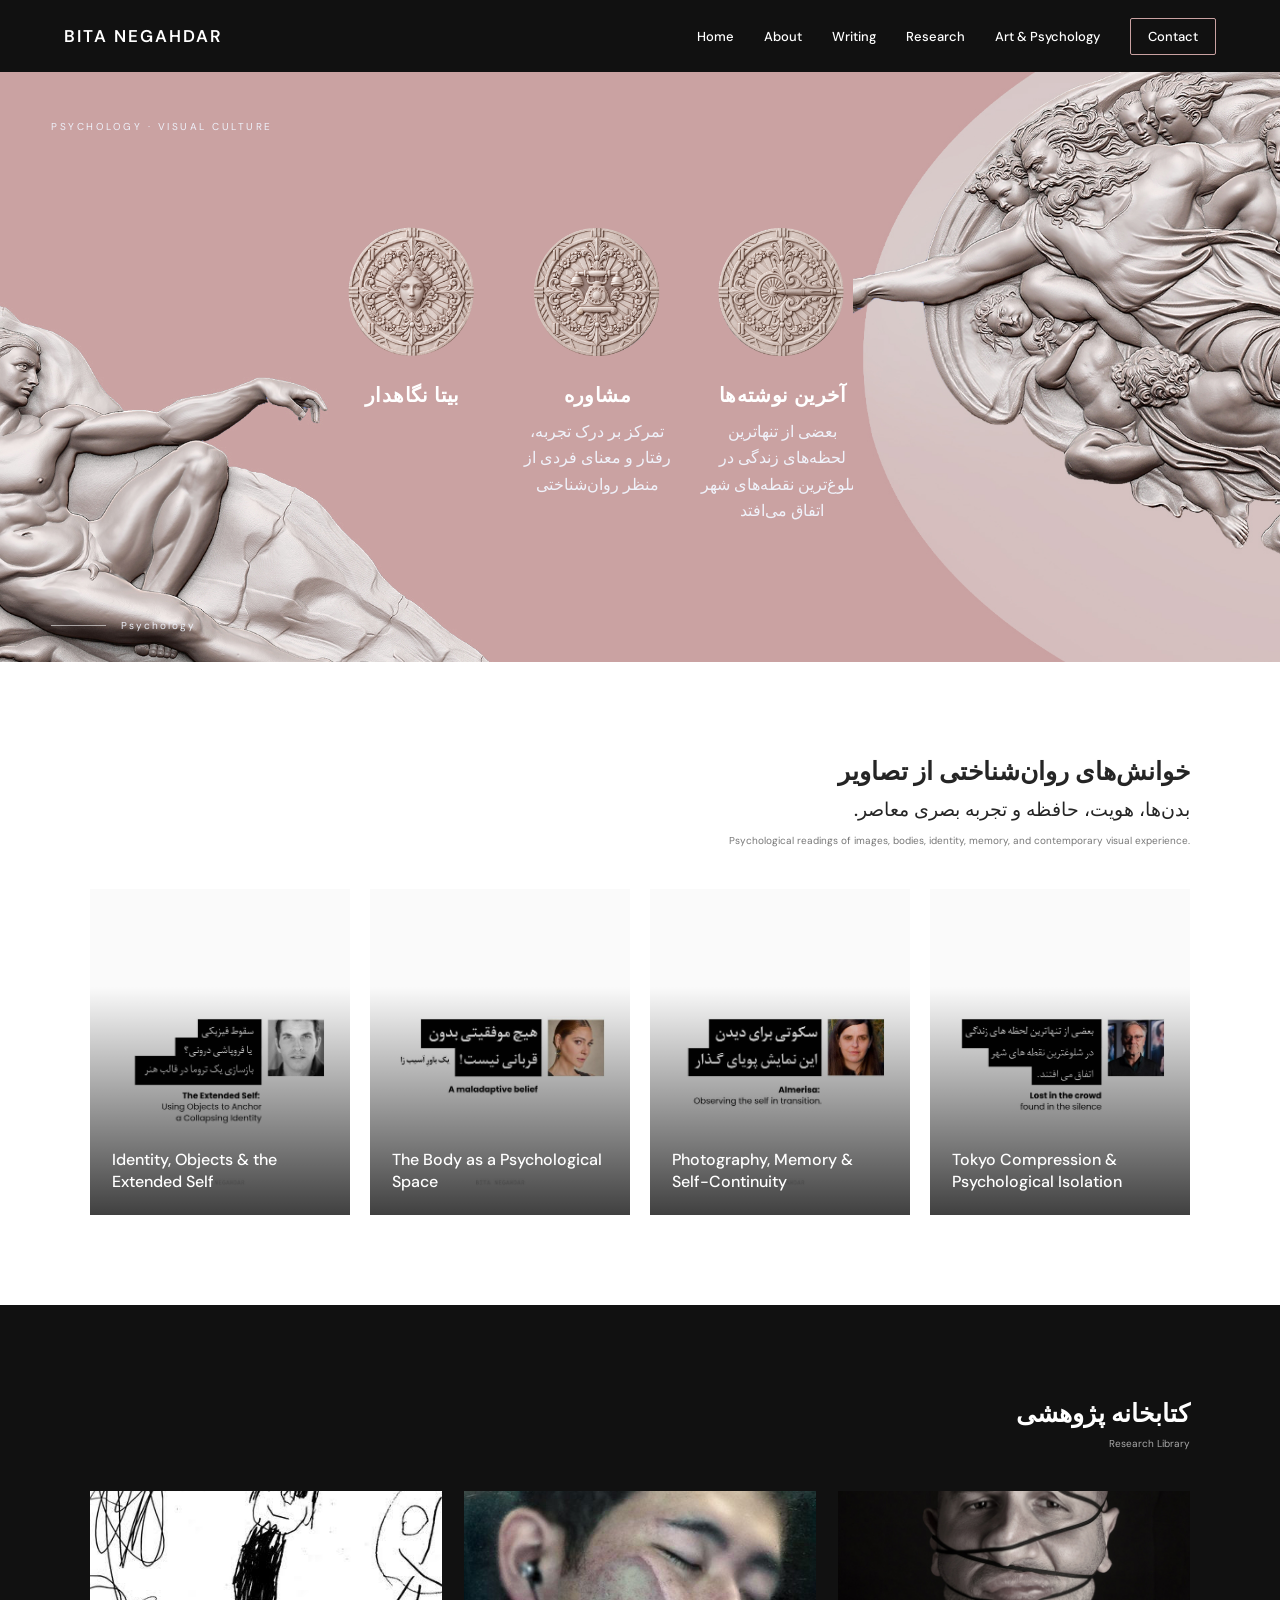
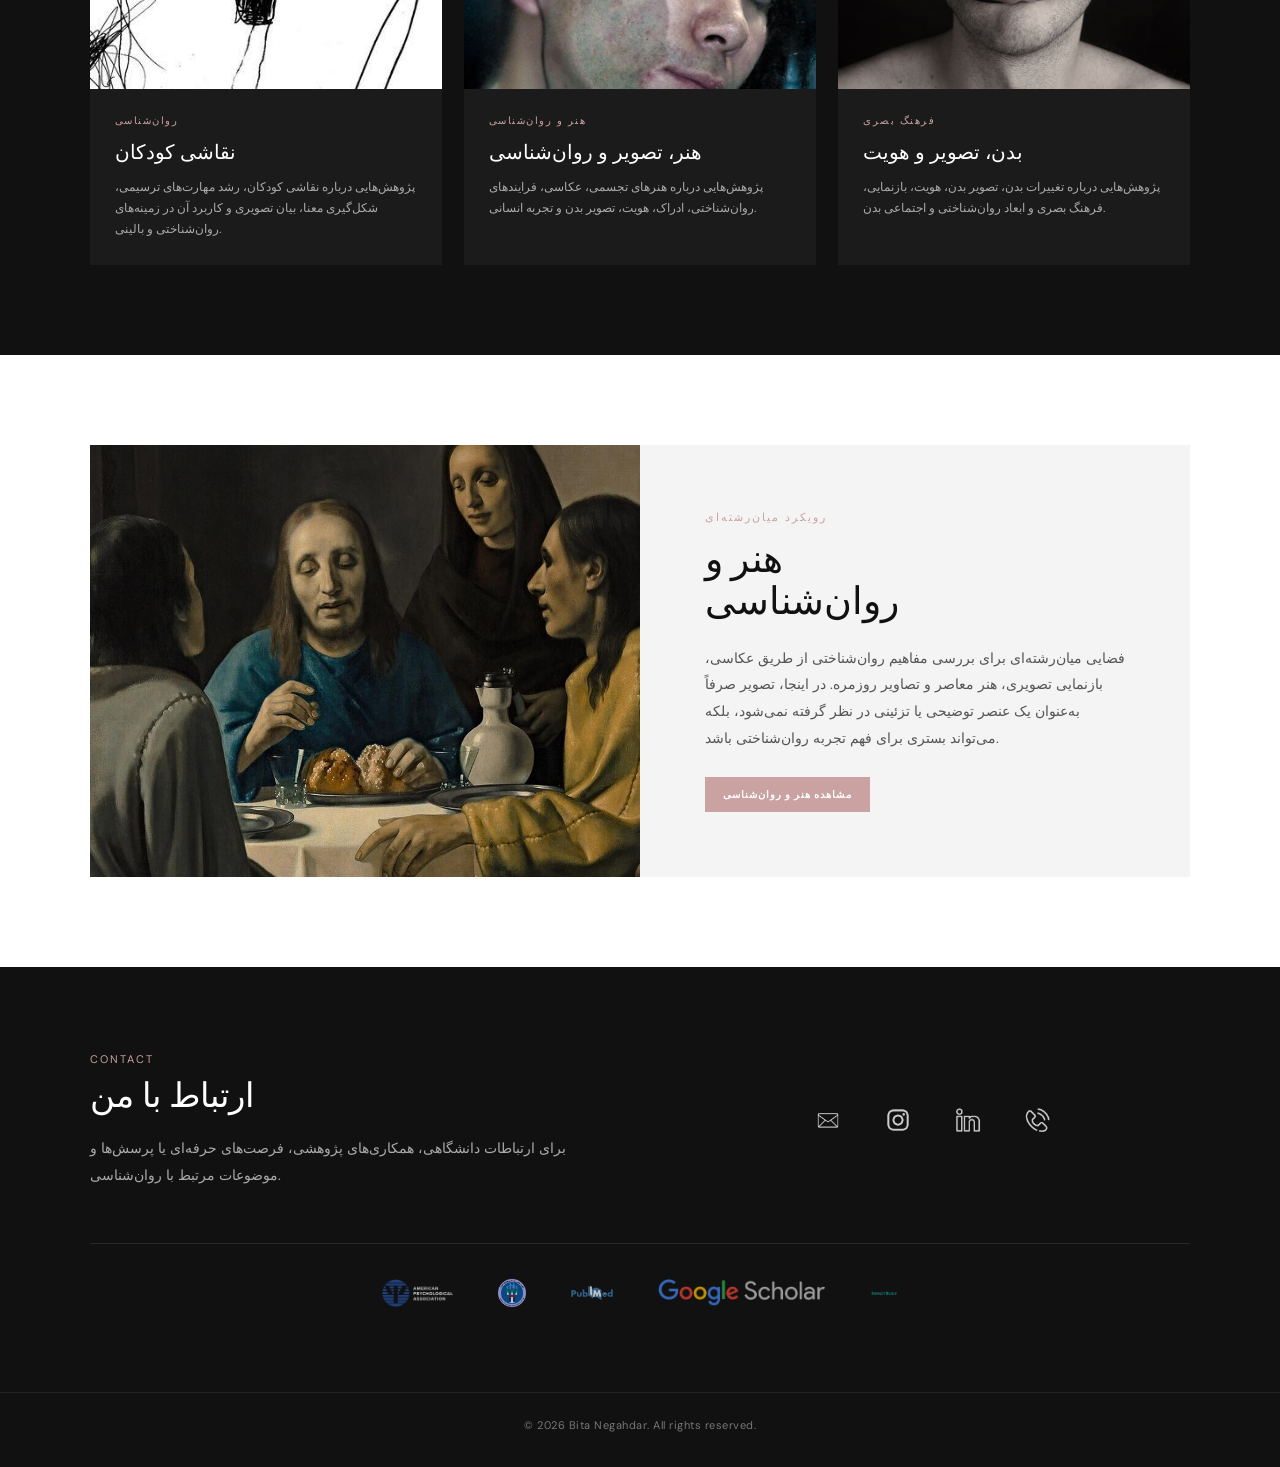
==== index.html @ 2e7fe78b "Update index.html" ====
<!DOCTYPE html>

<html lang="en">

<head>

<meta charset="UTF-8">
<meta name="viewport" content="width=device-width, initial-scale=1.0">

<title>Bita Negahdar | Psychology</title>

<link href="https://fonts.googleapis.com/css2?family=DM+Sans:wght@300;400;500;600;700&display=swap" rel="stylesheet">

<style>

/* =====================================================
   GLOBAL RESET
===================================================== */

*{
    margin:0;
    padding:0;
    box-sizing:border-box;
}

html{
    scroll-behavior:smooth;
}

body{
    margin:0;
    padding:0;
    background:#FFFFFF;
    color:#252525;
    font-family:"DM Sans", Arial, sans-serif;
    font-weight:400;
}

a{
    color:inherit;
    text-decoration:none;
}

img{
    display:block;
    max-width:100%;
}



/* =====================================================
   HEADER
===================================================== */

header{
    height:72px;
    background:#111111;
    color:#FFFFFF;
    display:flex;
    align-items:center;
    justify-content:space-between;
    padding:0 5%;
    position:relative;
    z-index:20;
}

.logo{
    font-size:17px;
    font-weight:600;
    letter-spacing:2px;
}

nav{
    display:flex;
    align-items:center;
    gap:30px;
}

nav a{
    font-size:13px;
    font-weight:500;
    color:#FFFFFF;
    transition:0.25s ease;
}

nav a:hover{
    color:#CAA2A2;
}

nav a.contact-link{
    border:1px solid #CAA2A2;
    padding:9px 17px;
    border-radius:2px;
}

nav a.contact-link:hover{
    background:#CAA2A2;
    color:#FFFFFF;
}



/* =====================================================
   HERO
===================================================== */

.hero{
    width:100%;
    height:590px;
    display:grid;
    grid-template-columns:66.6667% 33.3333%;
    background:#CAA2A2;
    overflow:hidden;
}



/* =====================================================
   PINK AREA
===================================================== */

.hero-blue{
    position:relative;
    height:590px;
    background:#CAA2A2;
    color:#FFFFFF;
    overflow:hidden;
    padding:48px 6%;
}



/* =====================================================
   FULL HERO BACKGROUND IMAGE - DESKTOP
===================================================== */

.hero-blue::before{
    content:"";
    position:absolute;
    inset:0;

    background-image:url("images/hero-background.jpg");
    background-size:cover;
    background-position:center center;
    background-repeat:no-repeat;

    z-index:0;
}



/* =====================================================
   PINK OVERLAY
===================================================== */

.hero-blue::after{
    content:"";
    position:absolute;
    inset:0;

    background:transparent;

    z-index:1;
}



/* =====================================================
   HERO TOP LABEL
===================================================== */

.hero-eyebrow{
    position:relative;
    z-index:4;
    font-size:10px;
    letter-spacing:2.5px;
    text-transform:uppercase;
    color:#EEF1FA;
    margin-bottom:15px;
}



/* =====================================================
   HERO NAME
===================================================== */

.hero-name{
    display:none;
}



/* =====================================================
   THREE CUSTOM CIRCLES
===================================================== */

.hero-navigation{
    position:absolute;
    left:70%;
    top:51%;
    transform:translate(-50%,-50%);
    z-index:5;

    display:flex;
    justify-content:center;
    align-items:flex-start;

    gap:40px;

    width:max-content;

    text-align:center;
}



/* =====================================================
   INDIVIDUAL NAVIGATION ITEM
===================================================== */

.hero-circle-link{
    width:145px;

    display:flex;
    flex-direction:column;
    align-items:center;

    color:#FFFFFF;
    cursor:pointer;

    transition:transform 0.3s ease;
}

.hero-circle-link:hover{
    transform:translateY(-5px);
}



/* =====================================================
   CUSTOM PNG CIRCLE
===================================================== */

.hero-circle{
    width:145px;
    height:145px;

    display:flex;
    align-items:center;
    justify-content:center;

    background:transparent;
    border:none;
    box-shadow:none;

    overflow:visible;
}

.hero-circle img{
    width:100%;
    height:100%;

    object-fit:contain;

    display:block;
}



/* =====================================================
   CIRCLE TITLES
===================================================== */

.hero-circle-title{
    margin-top:15px;
    font-size:20px;
    font-weight:600;
    letter-spacing:0.4px;
    color:#FFFFFF;
}



/* =====================================================
   TEXT UNDER EACH CIRCLE
===================================================== */

.hero-circle-text{
    width:165px;
    margin-top:11px;

    font-size:16px;
    line-height:1.65;

    font-weight:300;
    color:#F0F2FA;
}



/* =====================================================
   SLIDE INDICATOR
===================================================== */

.hero-slide-info{
    position:absolute;
    left:6%;
    bottom:30px;
    z-index:5;

    display:flex;
    align-items:center;
    gap:15px;
}

.hero-slide-line{
    width:55px;
    height:1px;
    background:rgba(255,255,255,0.55);
}

.hero-slide-number{
    font-size:10px;
    letter-spacing:2px;
    color:#EEF1FA;
}



/* =====================================================
   RIGHT PHOTO - DESKTOP ONLY
===================================================== */

.hero-photo{
    height:590px;
    background:#222222;
    overflow:hidden;
    position:relative;
}

.hero-photo img{
    width:100%;
    height:100%;
    object-fit:cover;
    object-position:center;
}



/* =====================================================
   SECTION GENERAL
===================================================== */

.section{
    padding:90px 7%;
}

.section-header{
    display:flex;
    justify-content:space-between;
    align-items:flex-end;
    margin-bottom:40px;
}

.section-label{
    font-size:11px;
    letter-spacing:2px;
    text-transform:uppercase;
    color:#CAA2A2;
    margin-bottom:10px;
}

.section-title{
    font-size:34px;
    line-height:1.15;
    font-weight:500;
    color:#151515;
}

.section-intro{
    max-width:420px;
    font-size:13px;
    line-height:1.8;
    color:#666666;
}



/* =====================================================
   LATEST WRITING
===================================================== */

.writing-section{
    background:#FFFFFF;
}

.writing-section .section-header{
    display:block;
    margin-bottom:40px;
}

.writing-heading{
    width:100%;
    text-align:right;
    direction:rtl;
}

.writing-heading-main{
    font-size:25px;
    line-height:1.6;
    font-weight:700;
    color:#252525;
}

.writing-heading-sub{
    margin-top:2px;
    font-size:19px;
    line-height:1.7;
    font-weight:500;
    color:#252525;
}

.writing-heading-en{
    margin-top:7px;
    font-size:10px;
    line-height:1.6;
    font-weight:400;
    color:#777777;
    direction:ltr;
    text-align:right;
}



.writing-grid{
    display:grid;
    grid-template-columns:repeat(4,1fr);
    gap:20px;
}

.writing-card{
    position:relative;
    overflow:hidden;
    background:#111111;
    aspect-ratio:4 / 5;
}

.writing-card img{
    width:100%;
    height:100%;
    object-fit:cover;
    transition:transform 0.6s ease;
}

.writing-card:hover img{
    transform:scale(1.04);
}

.writing-card-overlay{
    position:absolute;
    inset:0;
    display:flex;
    align-items:flex-end;
    padding:22px;
    background:linear-gradient(
        to top,
        rgba(0,0,0,0.75),
        rgba(0,0,0,0.02) 70%
    );
}

.writing-card-title{
    color:#FFFFFF;
    font-size:16px;
    line-height:1.35;
    font-weight:500;
}



/* =====================================================
   RESEARCH LIBRARY
===================================================== */

.research-section{
    background:#111111;
    color:#FFFFFF;
}

.research-section .section-title{
    color:#FFFFFF;
}

.research-section .section-intro{
    color:#AAAAAA;
}

.research-section .section-header{
    display:block;
    margin-bottom:40px;
}

.research-heading{
    width:100%;
    text-align:right;
    direction:rtl;
}

.research-heading-fa{
    font-size:25px;
    line-height:1.5;
    font-weight:600;
    color:#FFFFFF;
}

.research-heading-en{
    margin-top:4px;
    font-size:10px;
    line-height:1.5;
    font-weight:400;
    color:#AAAAAA;
    direction:ltr;
    text-align:right;
}

.research-grid{
    display:grid;
    grid-template-columns:repeat(3,1fr);
    gap:22px;
}

.research-card{
    background:#1B1B1B;
    overflow:hidden;
    transition:transform 0.3s ease;
}

.research-card:hover{
    transform:translateY(-4px);
}

.research-image{
    width:100%;
    aspect-ratio:16 / 9;
    overflow:hidden;
}

.research-image img{
    width:100%;
    height:100%;
    object-fit:cover;
    transition:transform 0.5s ease;
}

.research-card:hover .research-image img{
    transform:scale(1.04);
}

.research-content{
    padding:25px;
}

.research-content .small-label{
    font-size:10px;
    letter-spacing:1.5px;
    text-transform:uppercase;
    color:#CAA2A2;
    margin-bottom:12px;
}

.research-content h3{
    font-size:20px;
    font-weight:500;
    line-height:1.3;
    margin-bottom:12px;
}

.research-content p{
    font-size:12px;
    line-height:1.75;
    color:#AAAAAA;
}



/* =====================================================
   ART & PSYCHOLOGY
===================================================== */

.art-section{
    background:#FFFFFF;
}

.art-block{
    display:grid;
    grid-template-columns:50% 50%;
    min-height:430px;
    background:#F4F4F4;
}

.art-image{
    overflow:hidden;
}

.art-image img{
    width:100%;
    height:100%;
    object-fit:cover;
}

.art-content{
    padding:65px;
    display:flex;
    flex-direction:column;
    justify-content:center;
}

.art-content .section-label{
    margin-bottom:15px;
}

.art-content h2{
    font-size:38px;
    font-weight:500;
    line-height:1.1;
    margin-bottom:22px;
    color:#111111;
}

.art-content p{
    max-width:470px;
    font-size:14px;
    line-height:1.9;
    color:#555555;
}



/* =====================================================
   ART EXPLORE LINK
===================================================== */

.art-explore-link{
    display:inline-block;
    align-self:flex-start;
    margin-top:26px;
    padding:11px 18px;
    background:#CAA2A2;
    color:#FFFFFF;
    font-size:10px;
    font-weight:600;
    letter-spacing:1px;
    text-transform:uppercase;
    transition:0.25s ease;
}

.art-explore-link:hover{
    background:#B88F8F;
}



/* =====================================================
   CONTACT
===================================================== */

.contact-section{
    background:#111111;
    color:#FFFFFF;
    padding:85px 7%;
}

.contact-inner{
    display:grid;
    grid-template-columns:1fr 1fr;
    gap:70px;
    align-items:center;
}

.contact-section .section-title{
    color:#FFFFFF;
}

.contact-text{
    max-width:500px;
}

.contact-text p{
    font-size:14px;
    line-height:1.9;
    color:#AAAAAA;
    margin-top:20px;
}



/* =====================================================
   CONTACT ICONS
===================================================== */

.contact-links{
    display:flex;
    align-items:center;
    justify-content:center;
    gap:28px;
}

.contact-icon{
    width:42px;
    height:42px;

    display:flex;
    align-items:center;
    justify-content:center;

    transition:
        transform 0.25s ease,
        opacity 0.25s ease;
}

.contact-icon img{
    width:28px;
    height:28px;
    object-fit:contain;

    opacity:0.78;

    transition:
        transform 0.25s ease,
        opacity 0.25s ease;
}

.contact-icon:hover{
    transform:translateY(-3px);
}

.contact-icon:hover img{
    opacity:1;
    transform:scale(1.08);
}



/* =====================================================
   PROFESSIONAL LINKS
===================================================== */

.professional-links{
    margin-top:55px;
    padding-top:35px;
    border-top:1px solid #292929;
    display:flex;
    justify-content:center;
    align-items:center;
    gap:45px;
    flex-wrap:wrap;
}

.professional-links img{
    width:auto;
    height:28px;
    object-fit:contain;
    opacity:0.75;
    transition:0.25s ease;
}

.professional-links img:hover{
    opacity:1;
}



/* =====================================================
   FOOTER
===================================================== */

footer{
    background:#111111;
    color:#777777;
    text-align:center;
    padding:25px 20px 35px;
    border-top:1px solid #222222;
}

footer p{
    font-size:11px;
    letter-spacing:0.5px;
}



/* =====================================================
   RESPONSIVE
===================================================== */

@media(max-width:1000px){

    .hero{
        grid-template-columns:65% 35%;
    }

    .hero-navigation{
        gap:30px;
    }

    .hero-circle-link{
        width:120px;
    }

    .hero-circle{
        width:99px;
        height:99px;
    }

    .hero-circle-text{
        width:120px;
        font-size:9.5px;
    }

    .writing-grid{
        grid-template-columns:repeat(2,1fr);
    }

    .research-grid{
        grid-template-columns:1fr;
    }

}



@media(max-width:760px){

    header{
        height:auto;
        min-height:72px;
        padding:20px 6%;
        flex-direction:column;
        gap:18px;
    }

    nav{
        width:100%;
        justify-content:center;
        flex-wrap:wrap;
        gap:15px 20px;
    }



    /* =================================================
       MOBILE HERO
       ارتفاع دقیق بر اساس نسبت 1080 × 1818
    ================================================= */

    .hero{
        width:100%;
        height:auto;
        min-height:0;
        display:block;
        background:#111111;
        overflow:hidden;
    }



    .hero-blue{
        width:100%;

        /*
           ارتفاع دقیق تصویر موبایل:
           1080 × 1818
        */
        height:calc(100vw * 1818 / 1080);

        min-height:0;

        padding:40px 7%;

        background:#CAA2A2;

        position:relative;
        overflow:hidden;
    }



    /* =================================================
       MOBILE HERO BACKGROUND
    ================================================= */

    .hero-blue::before{
        content:"";
        position:absolute;
        inset:0;

        background-image:url("images/hero-background2.jpg");

        /*
           تصویر دقیقاً کل فضای Hero را پر می‌کند
           و نوار مشکی پایین باقی نمی‌ماند.
        */
        background-size:100% 100%;
        background-position:center center;
        background-repeat:no-repeat;

        z-index:0;
    }



    .hero-blue::after{
        content:"";
        position:absolute;
        inset:0;

        background:transparent;

        z-index:1;
    }



    /* =================================================
       DESKTOP PHOTO HIDDEN ON MOBILE
    ================================================= */

    .hero-photo{
        display:none;
    }



    .hero-eyebrow{
        position:relative;
        z-index:4;
    }



    .hero-name{
        display:none;
    }



    /* =================================================
       MOBILE NAVIGATION
    ================================================= */

    .hero-navigation{
        position:absolute;

        left:50%;
        right:auto;
        top:54%;

        gap:20px;

        transform:translate(-50%,-50%);

        z-index:5;
    }



    .hero-circle-link{
        width:115px;
    }



    .hero-circle{
        width:97px;
        height:97px;
    }



    .hero-circle-text{
        width:115px;
        font-size:9px;
        line-height:1.6;
    }



    .hero-circle-title{
        font-size:11px;
    }



    .hero-slide-info{
        bottom:25px;
    }



    .section{
        padding:65px 6%;
    }

    .section-header{
        display:block;
    }

    .section-intro{
        margin-top:20px;
    }

    .writing-section .section-header{
        margin-bottom:35px;
    }

    .writing-heading-fa{
        font-size:18px;
    }

    .writing-heading-en{
        font-size:9px;
    }

    .research-section .section-header{
        margin-bottom:35px;
    }

    .research-heading-fa{
        font-size:23px;
    }

    .research-heading-en{
        font-size:9px;
    }

    .writing-grid{
        grid-template-columns:1fr 1fr;
        gap:12px;
    }

    .art-block{
        grid-template-columns:1fr;
    }

    .art-image{
        min-height:350px;
    }

    .art-content{
        padding:45px 30px;
    }

    .art-content h2{
        font-size:31px;
    }

    .contact-inner{
        grid-template-columns:1fr;
        gap:45px;
    }

    .contact-links{
        justify-content:flex-start;
        gap:24px;
    }

}



@media(max-width:480px){

    .logo{
        font-size:15px;
    }

    nav a{
        font-size:11px;
    }



    /*
       نکته مهم:
       دیگر aspect-ratio برای Hero موبایل تعریف نمی‌شود.
       ارتفاع اصلی در max-width:760px تعیین شده
       و در تمام موبایل‌ها حفظ می‌شود.
    */

    .hero-blue{
        height:calc(100vw * 1818 / 1080);
        min-height:0;
    }



    .hero-name{
        display:none;
    }



    .hero-navigation{
        top:54%;
        gap:12px;
    }



    .hero-circle-link{
        width:100px;
    }



    .hero-circle{
        width:84px;
        height:84px;
    }



    .hero-circle-title{
        font-size:9px;
    }



    .hero-circle-text{
        width:100px;
        font-size:8.5px;
        line-height:1.55;
    }



    .writing-heading-fa{
        font-size:17px;
    }

    .writing-heading-en{
        font-size:8.5px;
    }

    .research-heading-fa{
        font-size:21px;
    }

    .research-heading-en{
        font-size:8.5px;
    }



    .writing-grid{
        grid-template-columns:1fr;
    }



    .contact-links{
        justify-content:flex-start;
        gap:20px;
    }



    .contact-icon{
        width:38px;
        height:38px;
    }



    .contact-icon img{
        width:26px;
        height:26px;
    }



    .professional-links{
        gap:25px;
    }

}

</style>

</head>

<body>

<!-- =====================================================
     HEADER
===================================================== -->

<header>

<div class="logo">
    BITA NEGAHDAR
</div>

<nav>

    <a href="index.html">Home</a>

    <a href="about.html">About</a>

    <a href="writing.html">Writing</a>

    <a href="research.html">Research</a>

    <a href="art-psychology.html">
        Art &amp; Psychology
    </a>

    <a href="#contact" class="contact-link">
        Contact
    </a>

</nav>

</header>



<!-- =====================================================
     HERO
===================================================== -->

<section class="hero">

<div class="hero-blue">

    <div class="hero-eyebrow">
        Psychology · Visual Culture
    </div>



    <div class="hero-navigation">

        <a
            href="about.html"
            class="hero-circle-link"
        >

            <div class="hero-circle">

                <img
                    src="images/hero-circle-about.png"
                    alt="About Bita Negahdar"
                >

            </div>

            <div class="hero-circle-title">
                بیتا نگاهدار
            </div>

        </a>



        <a
            href="#contact"
            class="hero-circle-link"
        >

            <div class="hero-circle">

                <img
                    src="images/hero-circle-consultation.png"
                    alt="Consultation"
                >

            </div>

            <div class="hero-circle-title">
                مشاوره
            </div>

            <div class="hero-circle-text">
                تمرکز بر درک تجربه، رفتار و معنای فردی از منظر روان‌شناختی
            </div>

        </a>



        <a
            href="writing-4.html"
            class="hero-circle-link"
        >

            <div class="hero-circle">

                <img
                    src="images/hero-circle-writing.png"
                    alt="Latest Writing"
                >

            </div>

            <div class="hero-circle-title">
                آخرین نوشته‌ها
            </div>

            <div class="hero-circle-text">
                بعضی از تنهاترین لحظه‌های زندگی در شلوغ‌ترین نقطه‌های شهر اتفاق می‌افتد
            </div>

        </a>

    </div>



    <div class="hero-slide-info">

        <div class="hero-slide-line"></div>

        <div class="hero-slide-number">
            Psychology
        </div>

    </div>

</div>



<div class="hero-photo">

    <img
        src="images/BitaNeg.jpg"
        alt="Bita Negahdar"
    >

</div>

</section>



<!-- =====================================================
     LATEST WRITING
===================================================== -->

<section class="section writing-section">

<div class="section-header">

    <div class="writing-heading">

        <div class="writing-heading-main">
            خوانش‌های روان‌شناختی از تصاویر
        </div>

        <div class="writing-heading-sub">
            بدن‌ها، هویت، حافظه و تجربه بصری معاصر.
        </div>

        <div class="writing-heading-en">
            Psychological readings of images, bodies, identity, memory, and contemporary visual experience.
        </div>

    </div>

</div>



<div class="writing-grid">

    <a href="writing-1.html" class="writing-card">

        <img
            src="images/cover-1.jpeg"
            alt="Writing 1"
        >

        <div class="writing-card-overlay">

            <div class="writing-card-title">
                Identity, Objects &amp; the Extended Self
            </div>

        </div>

    </a>



    <a href="writing-2.html" class="writing-card">

        <img
            src="images/cover-2.jpeg"
            alt="Writing 2"
        >

        <div class="writing-card-overlay">

            <div class="writing-card-title">
                The Body as a Psychological Space
            </div>

        </div>

    </a>



    <a href="writing-3.html" class="writing-card">

        <img
            src="images/cover-3.jpeg"
            alt="Writing 3"
        >

        <div class="writing-card-overlay">

            <div class="writing-card-title">
                Photography, Memory &amp; Self-Continuity
            </div>

        </div>

    </a>



    <a href="writing-4.html" class="writing-card">

        <img
            src="images/cover-4.jpg"
            alt="Writing 4"
        >

        <div class="writing-card-overlay">

            <div class="writing-card-title">
                Tokyo Compression &amp; Psychological Isolation
            </div>

        </div>

    </a>

</div>

</section>



<!-- =====================================================
     RESEARCH LIBRARY
===================================================== -->

<section
    class="section research-section"
    id="research"
>

<div class="section-header">

    <div class="research-heading">

        <div class="research-heading-fa">
            کتابخانه پژوهشی
        </div>

        <div class="research-heading-en">
            Research Library
        </div>

    </div>

</div>



<div class="research-grid">

    <a
        href="research.html#children-drawing"
        class="research-card"
    >

        <div class="research-image">

            <img
                src="images/research-psychology.jpg"
                alt="Children's Drawings Research"
            >

        </div>

        <div class="research-content">

            <div class="small-label">
                روان‌شناسی
            </div>

            <h3>
                نقاشی کودکان
            </h3>

            <p>
                پژوهش‌هایی درباره نقاشی کودکان، رشد مهارت‌های ترسیمی، شکل‌گیری معنا، بیان تصویری و کاربرد آن در زمینه‌های روان‌شناختی و بالینی.
            </p>

        </div>

    </a>



    <a
        href="research.html#art-image"
        class="research-card"
    >

        <div class="research-image">

            <img
                src="images/research-art-psychology.jpg"
                alt="Art, Image and Psychology Research"
            >

        </div>

        <div class="research-content">

            <div class="small-label">
                هنر و روان‌شناسی
            </div>

            <h3>
                هنر، تصویر و روان‌شناسی
            </h3>

            <p>
                پژوهش‌هایی درباره هنرهای تجسمی، عکاسی، فرایندهای روان‌شناختی، ادراک، هویت، تصویر بدن و تجربه انسانی.
            </p>

        </div>

    </a>



    <a
        href="research.html#body-image"
        class="research-card"
    >

        <div class="research-image">

            <img
                src="images/research-visual-culture.jpg"
                alt="Body, Image and Identity Research"
            >

        </div>

        <div class="research-content">

            <div class="small-label">
                فرهنگ بصری
            </div>

            <h3>
                بدن، تصویر و هویت
            </h3>

            <p>
                پژوهش‌هایی درباره تغییرات بدن، تصویر بدن، هویت، بازنمایی، فرهنگ بصری و ابعاد روان‌شناختی و اجتماعی بدن.
            </p>

        </div>

    </a>

</div>

</section>



<!-- =====================================================
     ART & PSYCHOLOGY
===================================================== -->

<section
    class="section art-section"
    id="art-psychology"
>

<div class="art-block">

    <div class="art-image">

        <img
            src="images/art-psychology-cover.jpg"
            alt="هنر و روان‌شناسی"
        >

    </div>



    <div class="art-content">

        <div class="section-label">
            رویکرد میان‌رشته‌ای
        </div>

        <h2>
            هنر و<br>
            روان‌شناسی
        </h2>

        <p>
            فضایی میان‌رشته‌ای برای بررسی مفاهیم روان‌شناختی از طریق عکاسی، بازنمایی تصویری، هنر معاصر و تصاویر روزمره. در اینجا، تصویر صرفاً به‌عنوان یک عنصر توضیحی یا تزئینی در نظر گرفته نمی‌شود، بلکه می‌تواند بستری برای فهم تجربه روان‌شناختی باشد.
        </p>

        <a
            href="art-psychology.html"
            class="art-explore-link"
        >
            مشاهده هنر و روان‌شناسی
        </a>

    </div>

</div>

</section>



<!-- =====================================================
     CONTACT
===================================================== -->

<section
    class="contact-section"
    id="contact"
>

<div class="contact-inner">

    <div class="contact-text">

        <div class="section-label">
            Contact
        </div>

        <h2 class="section-title">
            ارتباط با من
        </h2>

        <p>
            برای ارتباطات دانشگاهی، همکاری‌های پژوهشی، فرصت‌های حرفه‌ای یا پرسش‌ها و موضوعات مرتبط با روان‌شناسی.
        </p>

    </div>



    <div class="contact-links">

        <a
            href="mailto:bitanegahdar@gmail.com"
            class="contact-icon"
            aria-label="Email"
        >

            <img
                src="images/email.png"
                alt="Email"
            >

        </a>



        <a
            href="https://www.instagram.com/bitanegahdar.ir"
            target="_blank"
            rel="noopener noreferrer"
            class="contact-icon"
            aria-label="Instagram"
        >

            <img
                src="images/instagram.png"
                alt="Instagram"
            >

        </a>



        <a
            href="https://www.linkedin.com/in/bita-negahdar"
            target="_blank"
            rel="noopener noreferrer"
            class="contact-icon"
            aria-label="LinkedIn"
        >

            <img
                src="images/Linkedin.png"
                alt="LinkedIn"
            >

        </a>



        <a
            href="tel:+989119382619"
            class="contact-icon"
            aria-label="Phone"
        >

            <img
                src="images/Phone.png"
                alt="Phone"
            >

        </a>

    </div>

</div>



<div class="professional-links">

    <img
        src="images/apa.png"
        alt="APA"
    >

    <img
        src="images/ipa.png"
        alt="IPA"
    >

    <img
        src="images/pubmed.png"
        alt="PubMed"
    >

    <img
        src="images/scholar.png"
        alt="Google Scholar"
    >

    <img
        src="images/researchgate.png"
        alt="ResearchGate"
    >

</div>

</section>



<!-- =====================================================
     FOOTER
===================================================== -->

<footer>

<p>
    © 2026 Bita Negahdar. All rights reserved.
</p>

</footer>

</body>

</html>
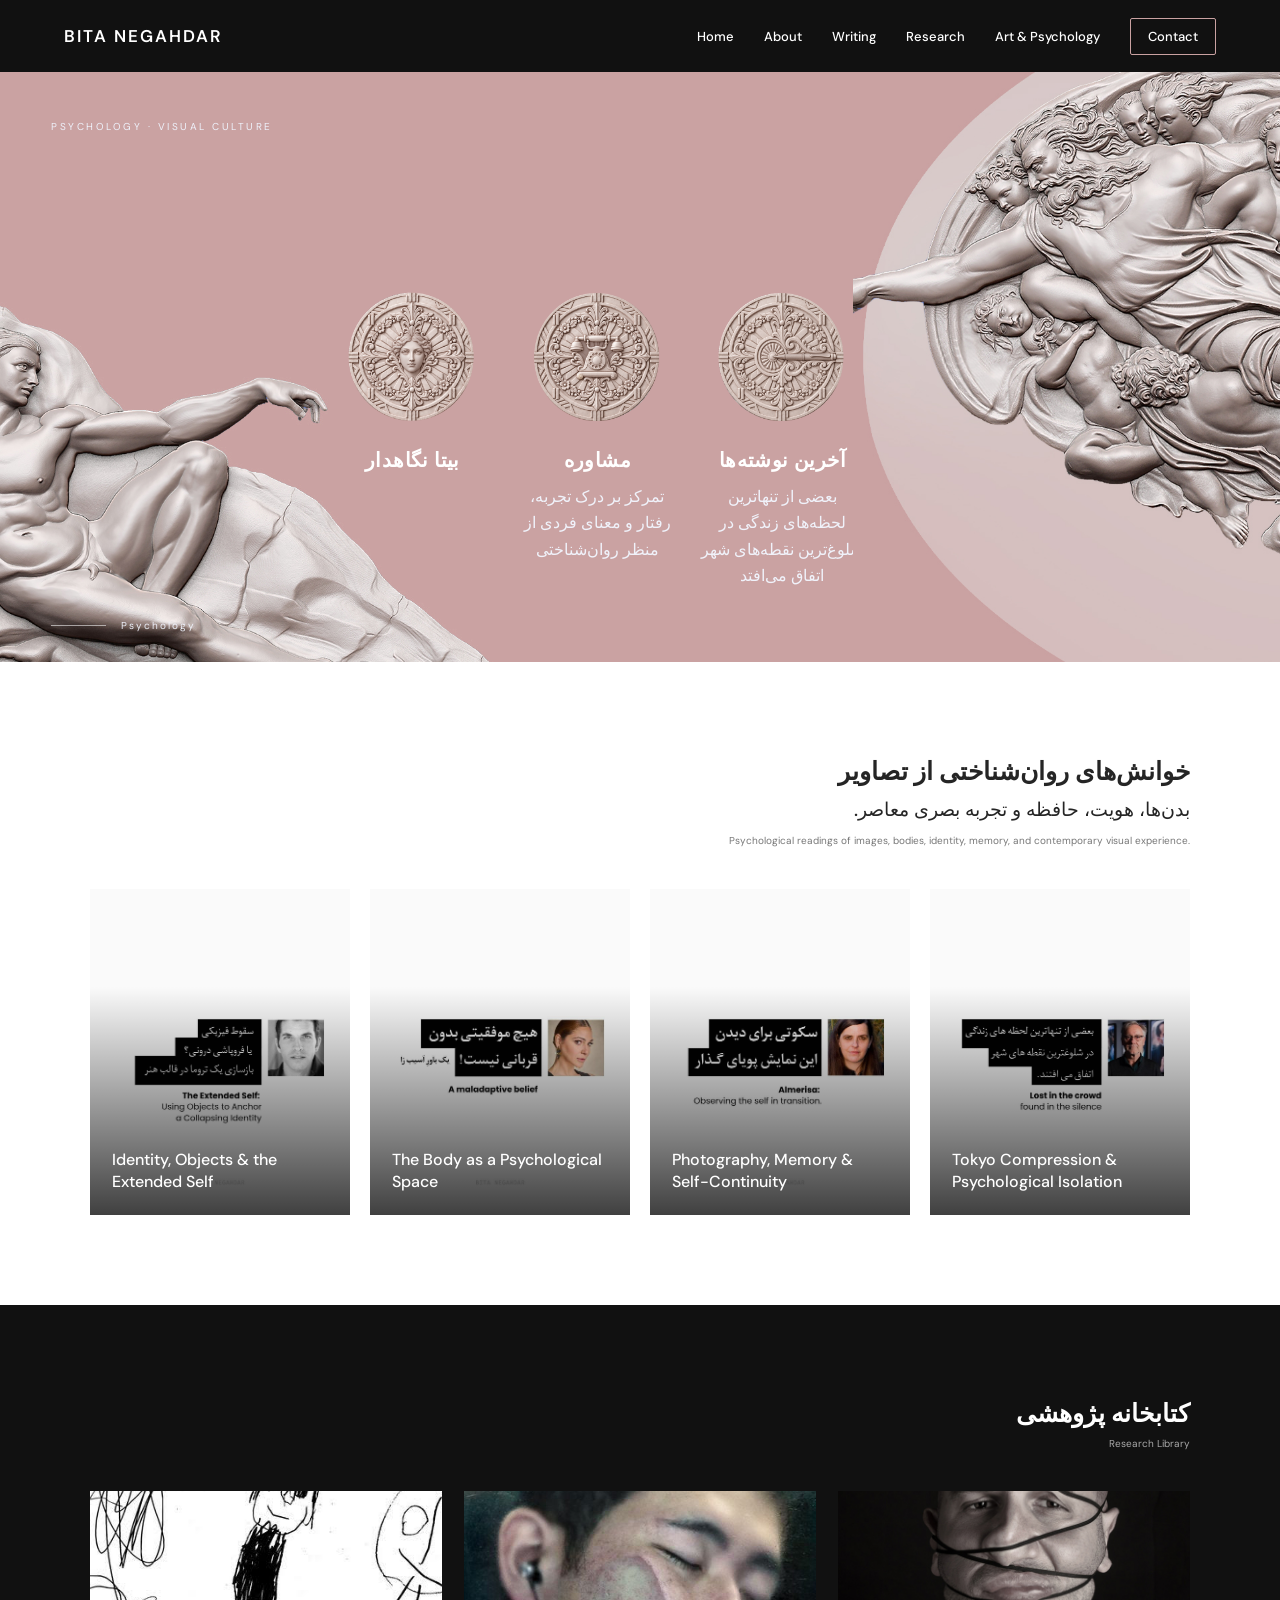
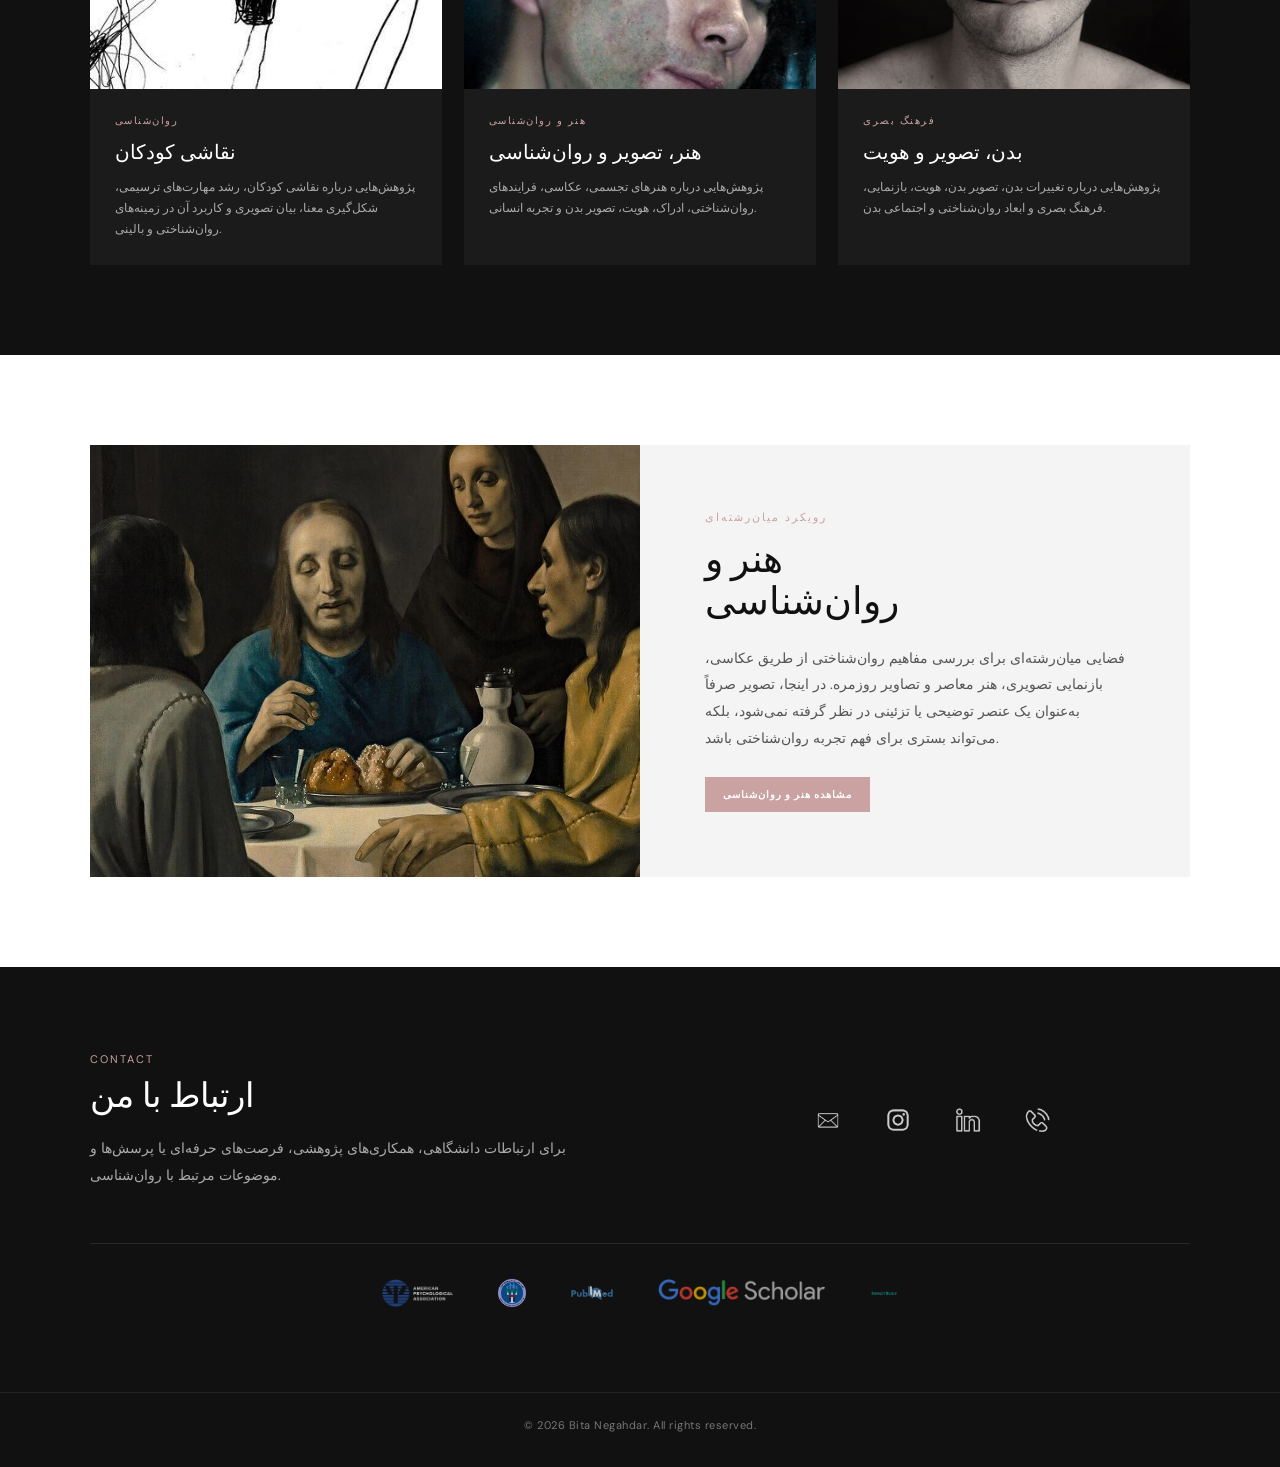
==== commit 5d808f08: "Update index.html" ====
--- a/index.html
+++ b/index.html
@@ -198,7 +198,7 @@
 .hero-navigation{
     position:absolute;
     left:70%;
-    top:51%;
+    top:62%;
     transform:translate(-50%,-50%);
     z-index:5;
 
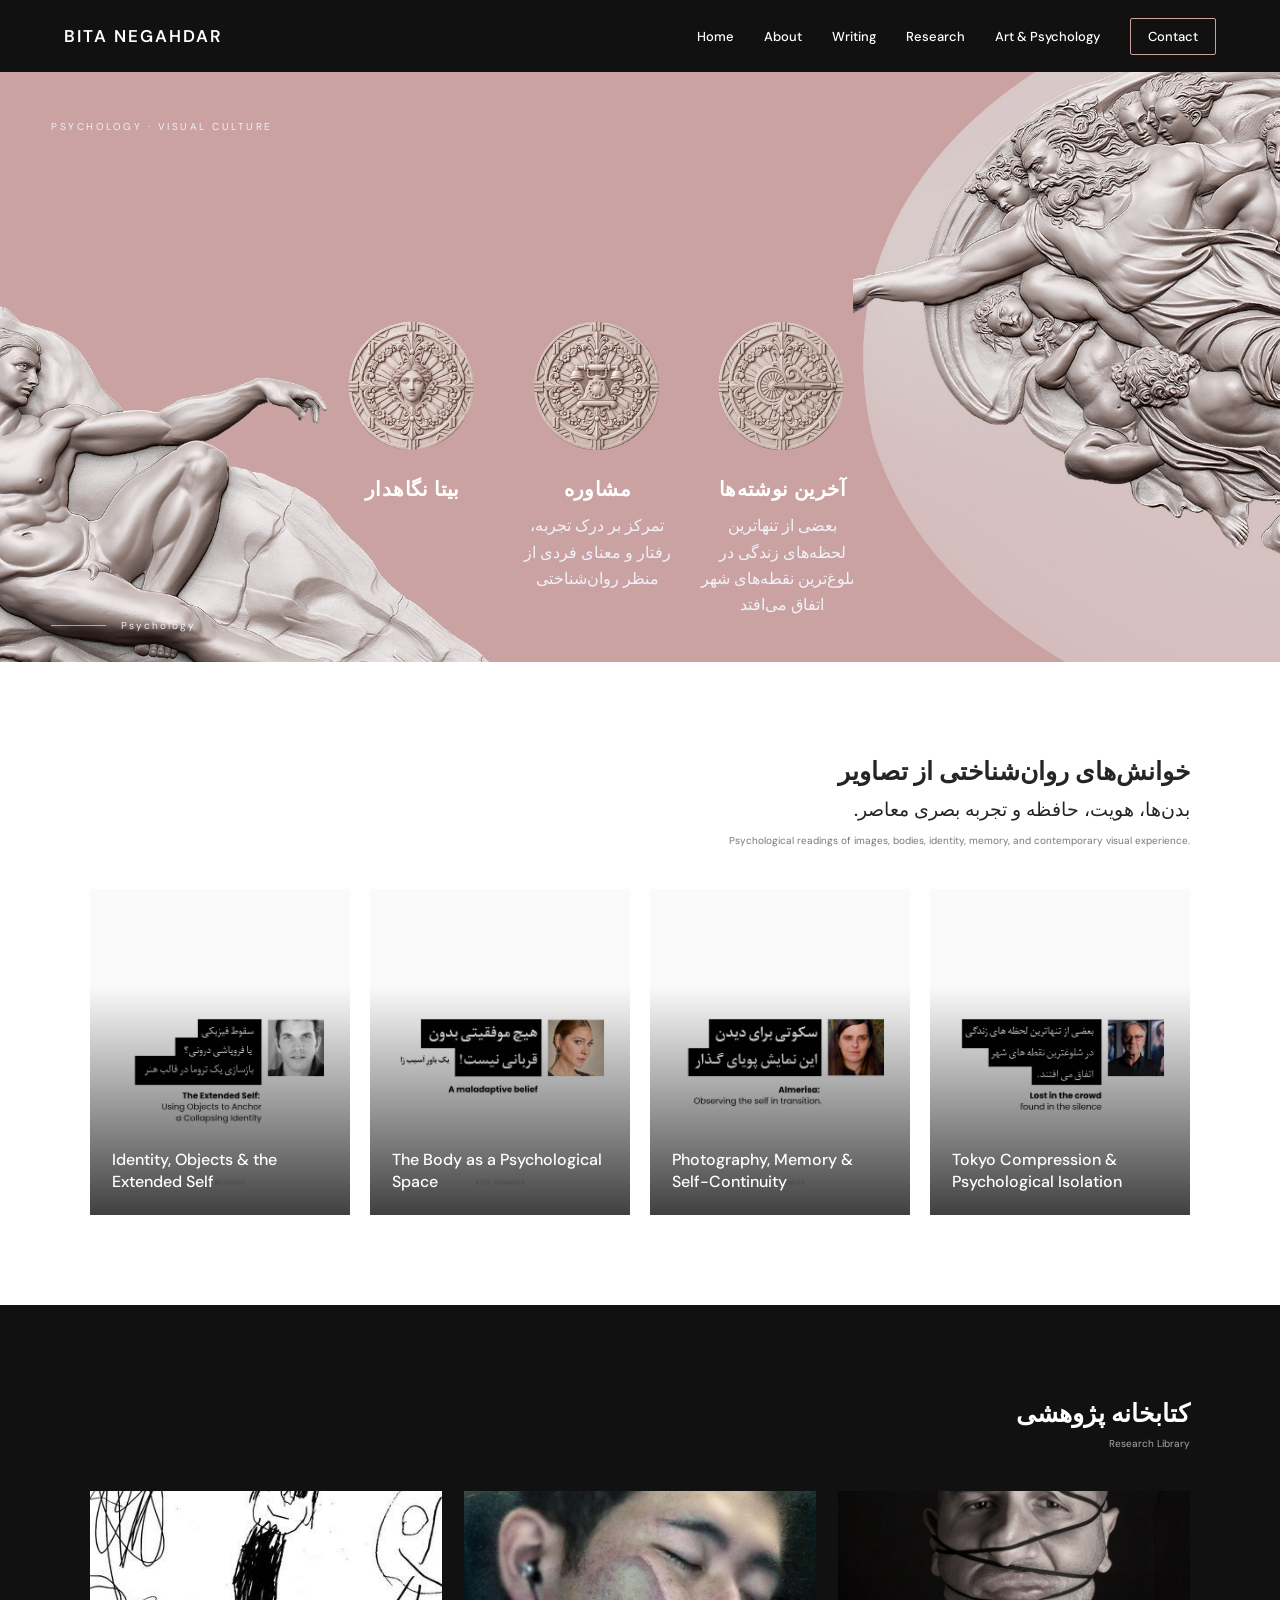
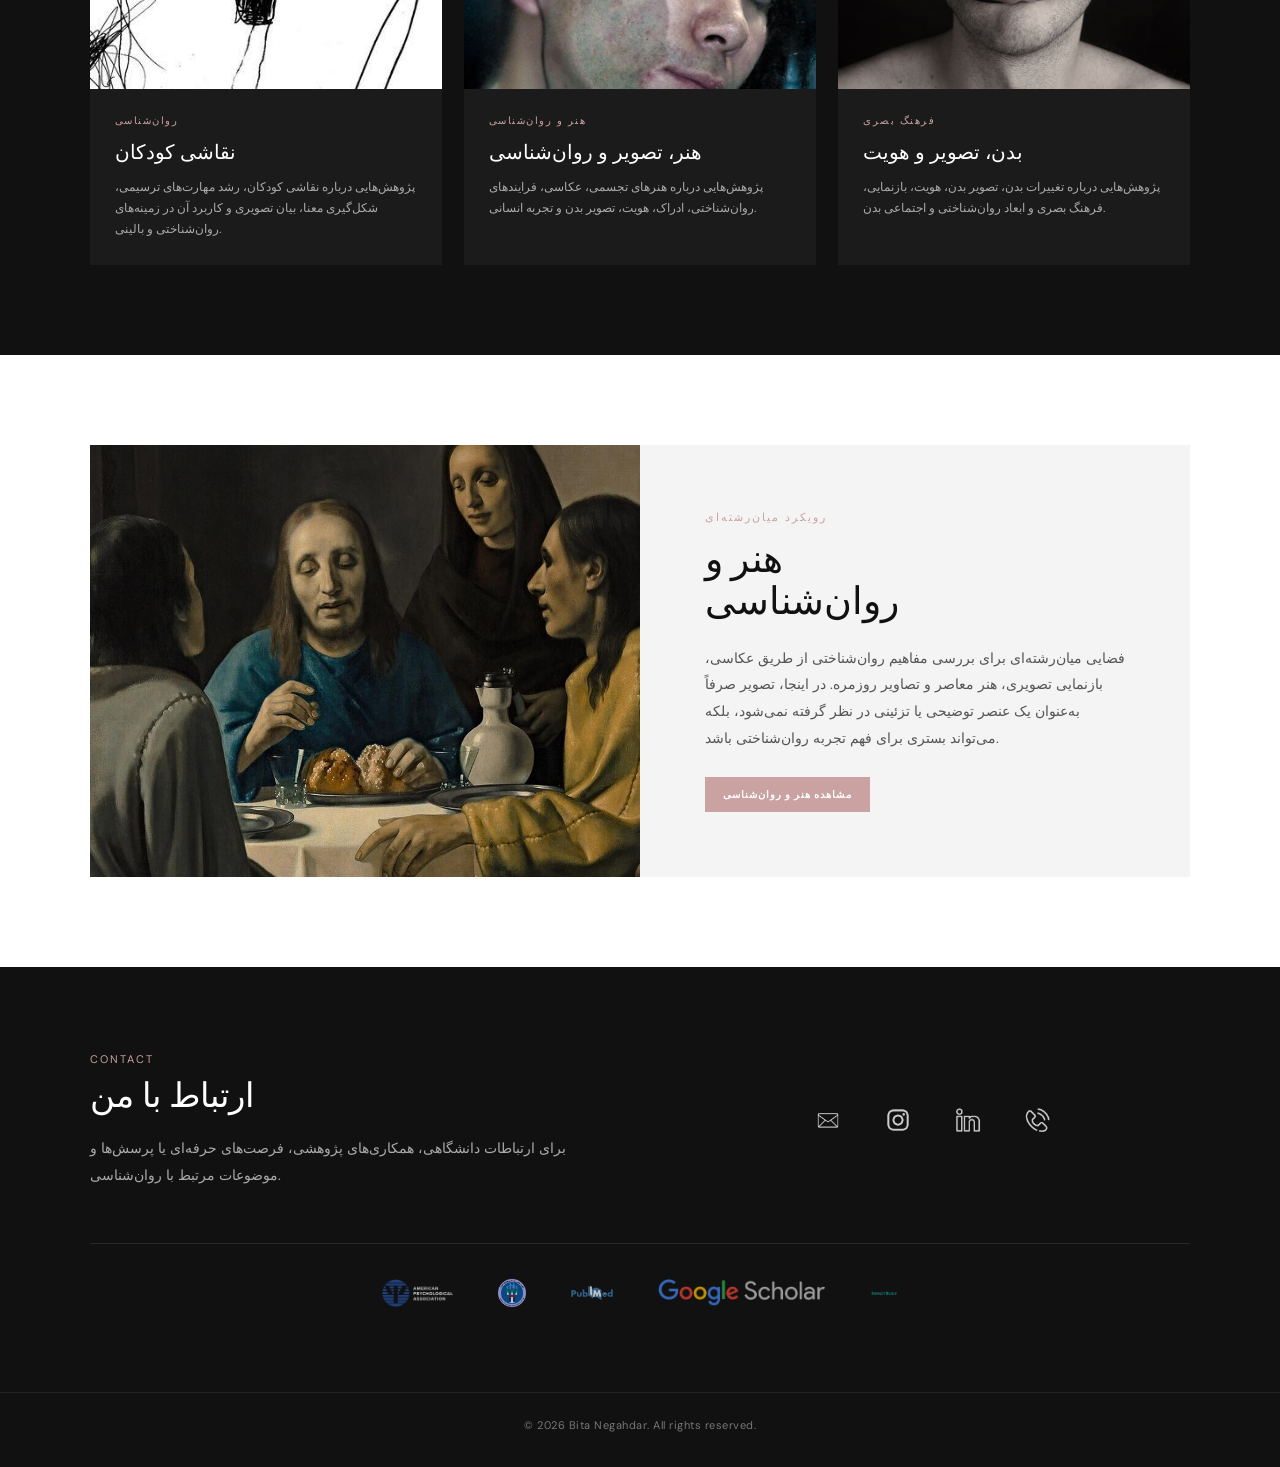
==== commit 65d02563: "Update index.html" ====
--- a/index.html
+++ b/index.html
@@ -198,7 +198,7 @@
 .hero-navigation{
     position:absolute;
     left:70%;
-    top:62%;
+    top:67%;
     transform:translate(-50%,-50%);
     z-index:5;
 
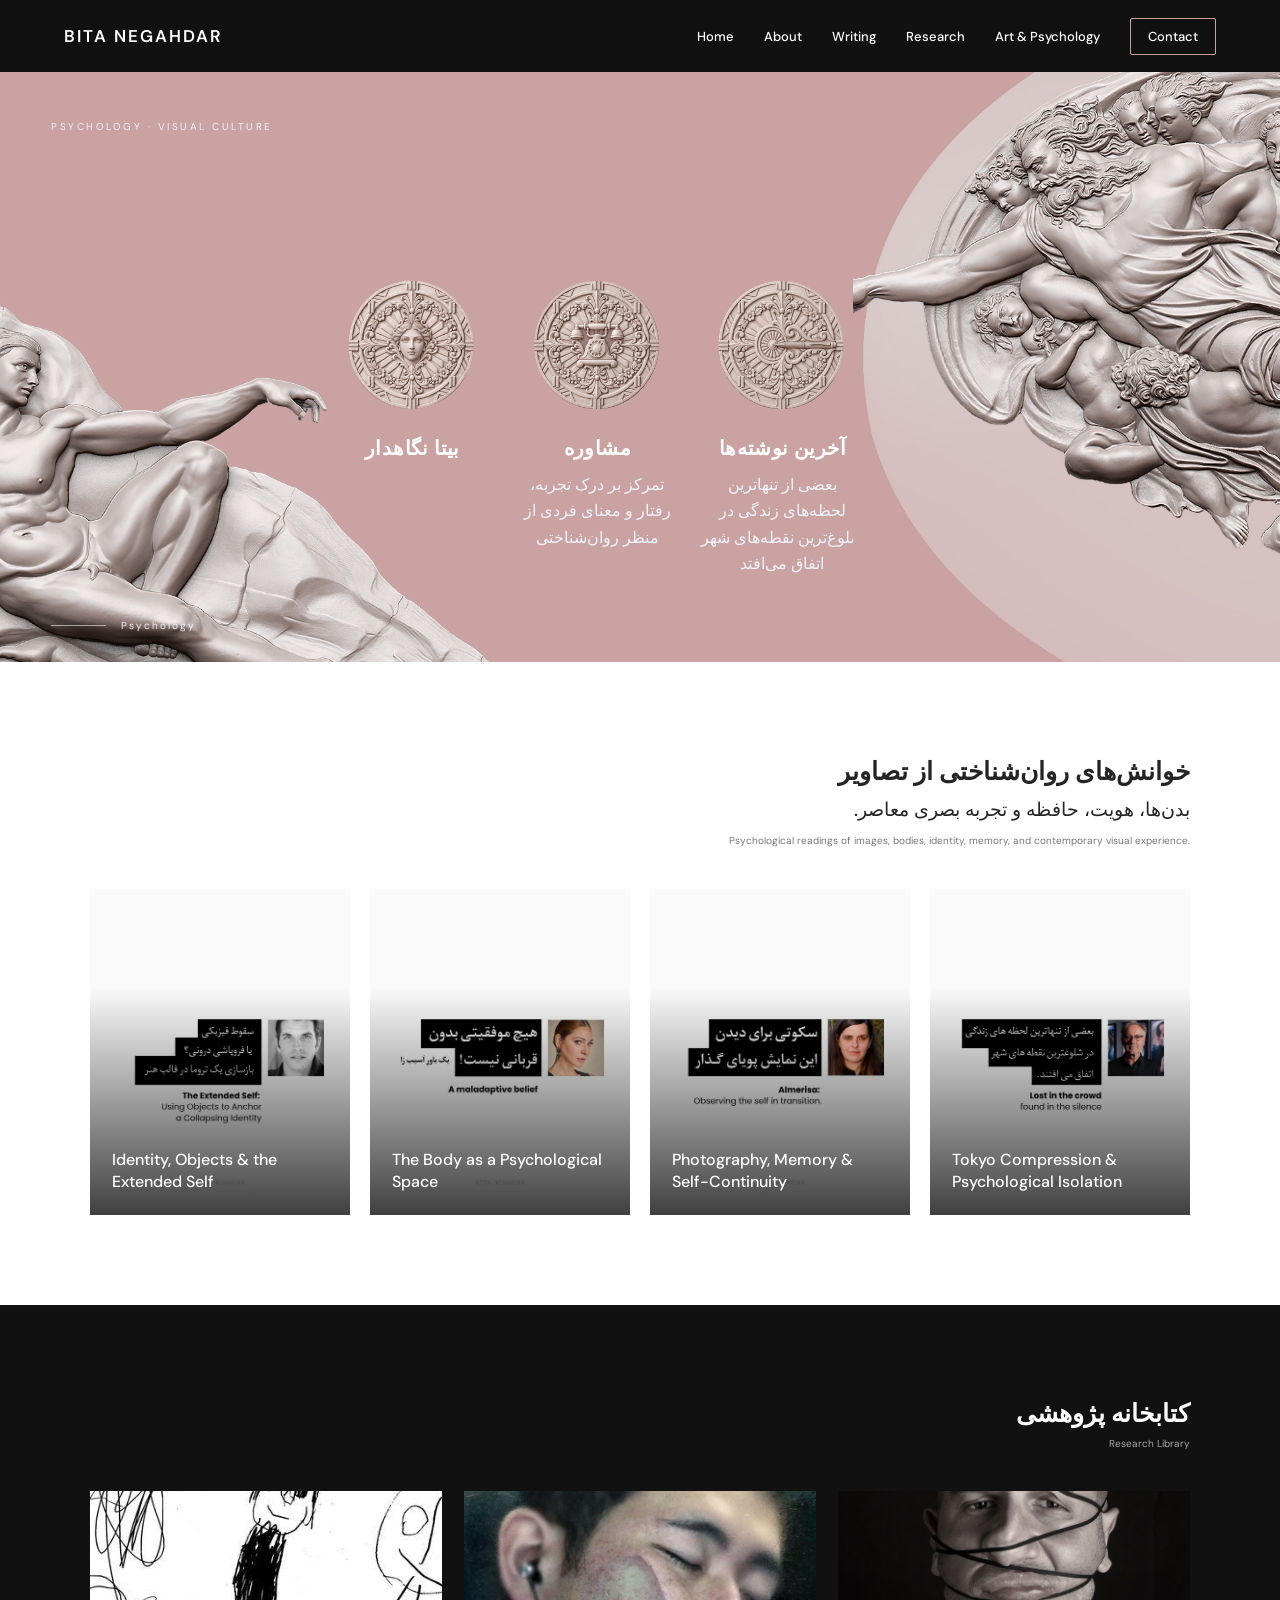
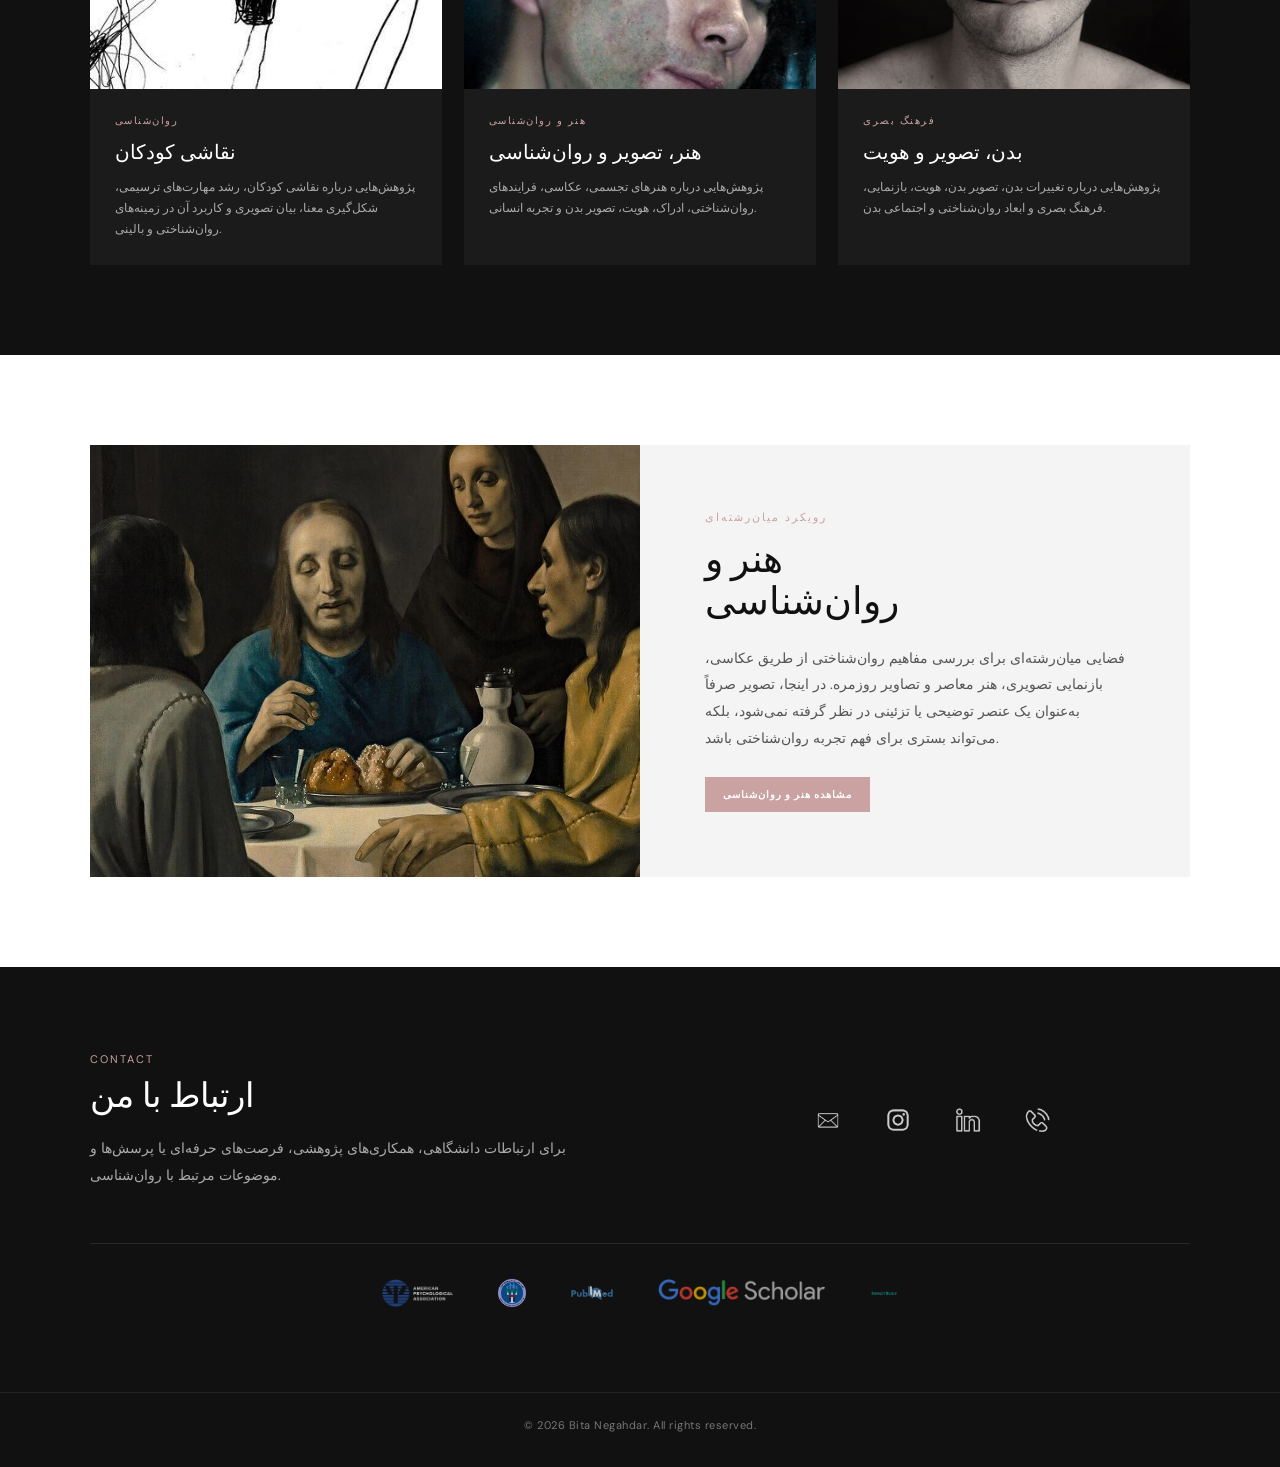
==== commit 21be28bc: "Update index.html" ====
--- a/index.html
+++ b/index.html
@@ -198,7 +198,7 @@
 .hero-navigation{
     position:absolute;
     left:70%;
-    top:67%;
+    top:60%;
     transform:translate(-50%,-50%);
     z-index:5;
 
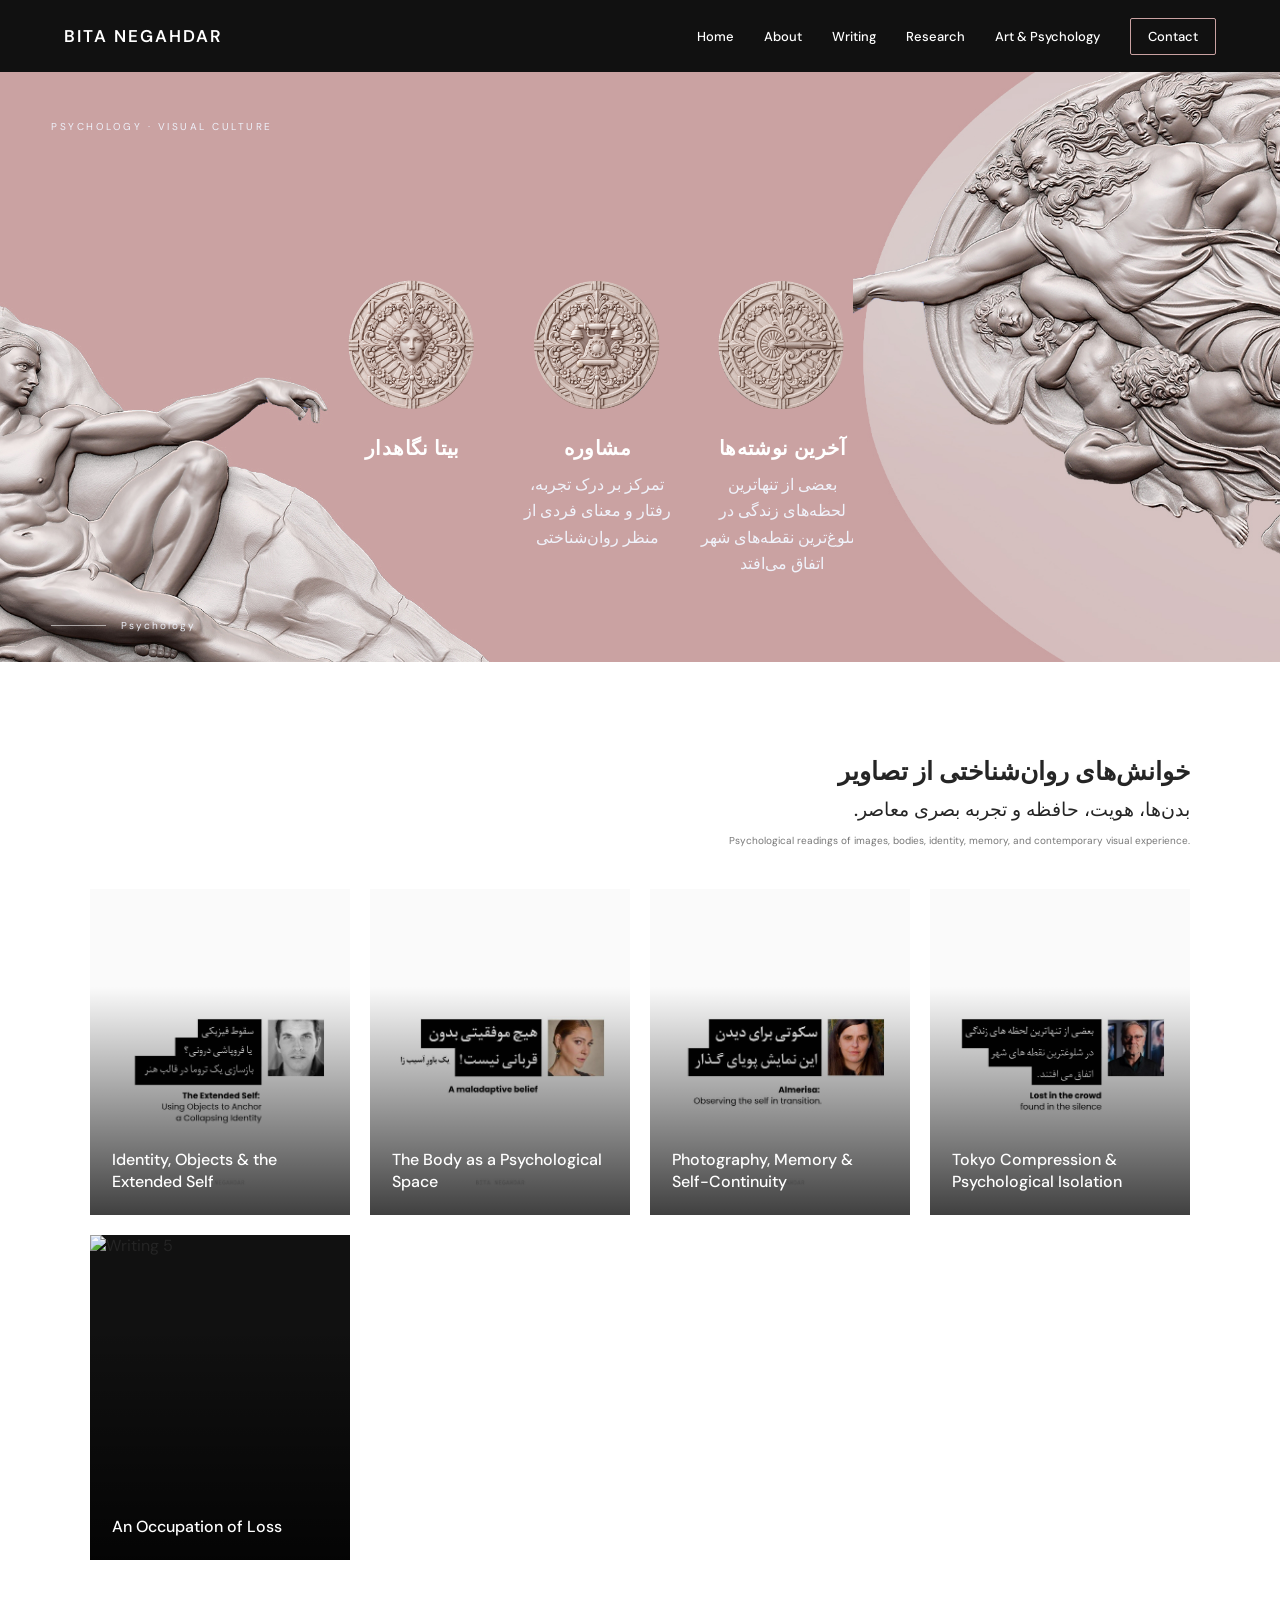
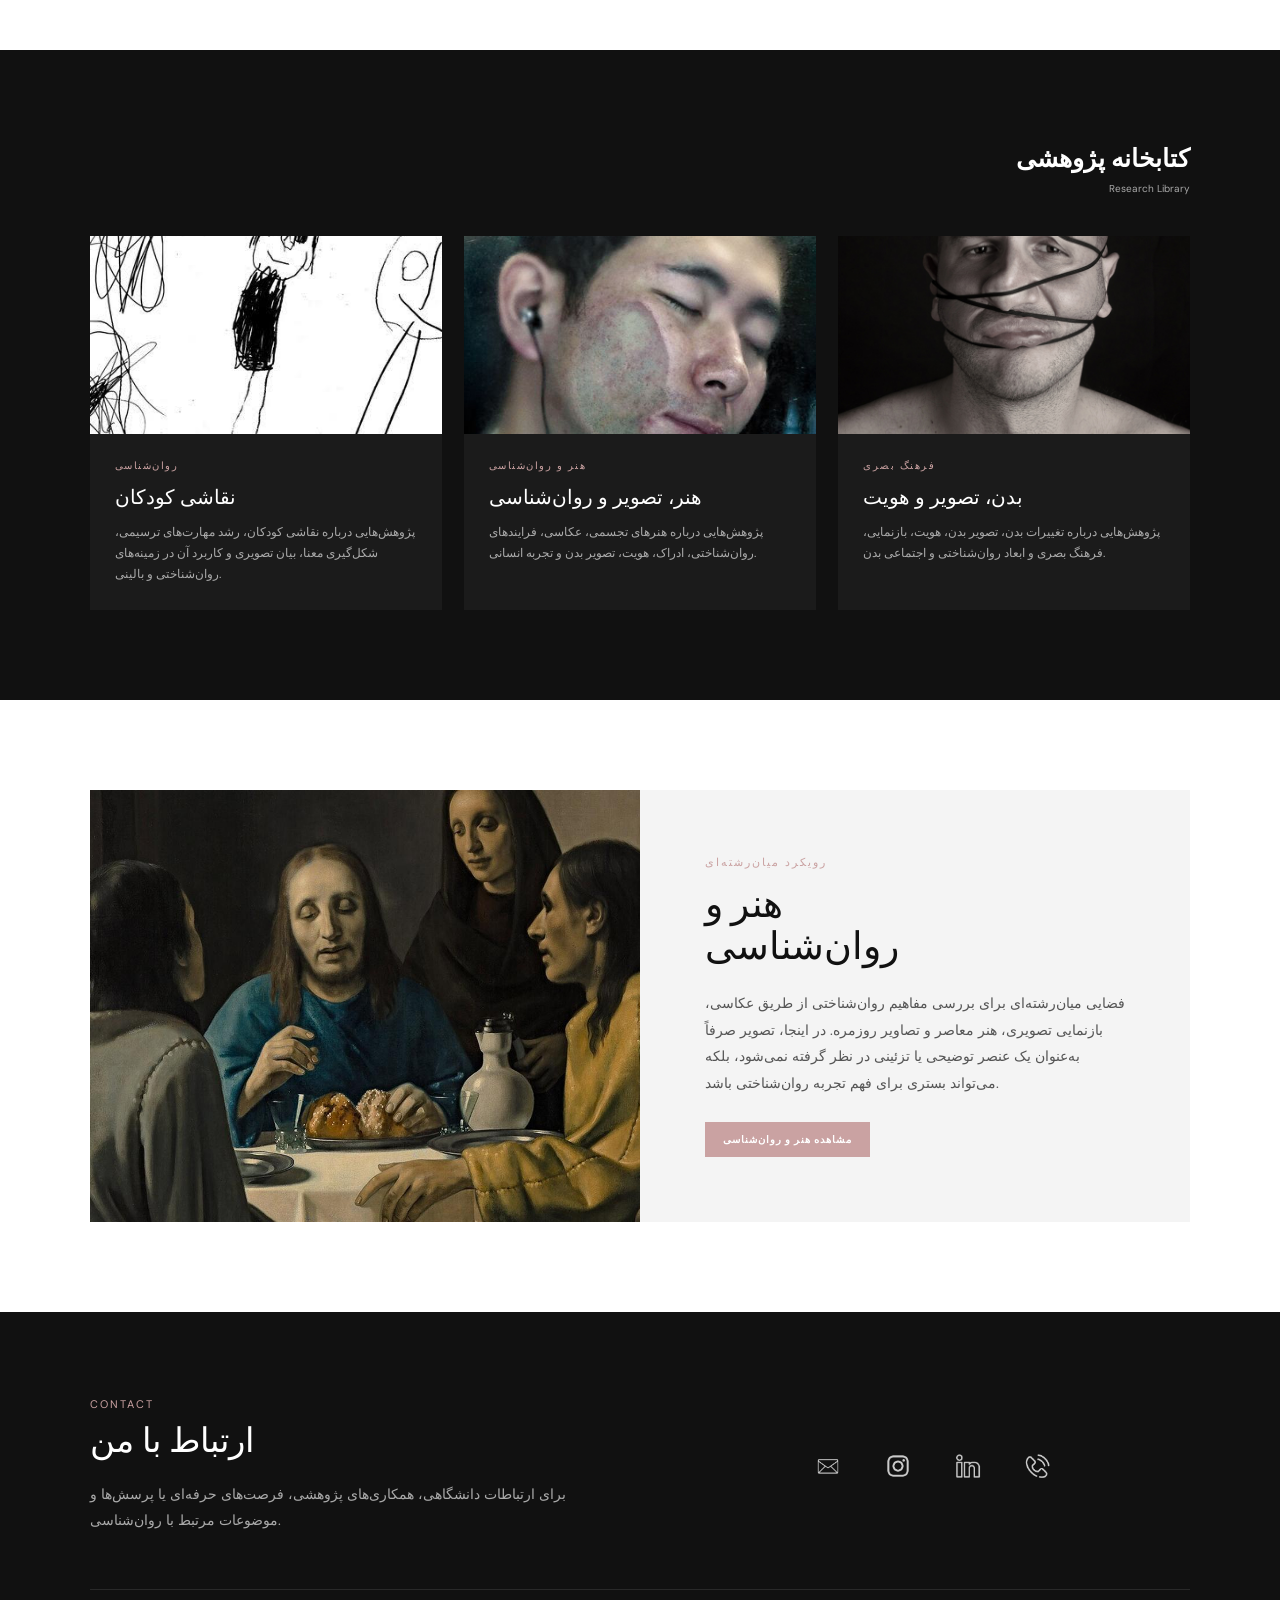
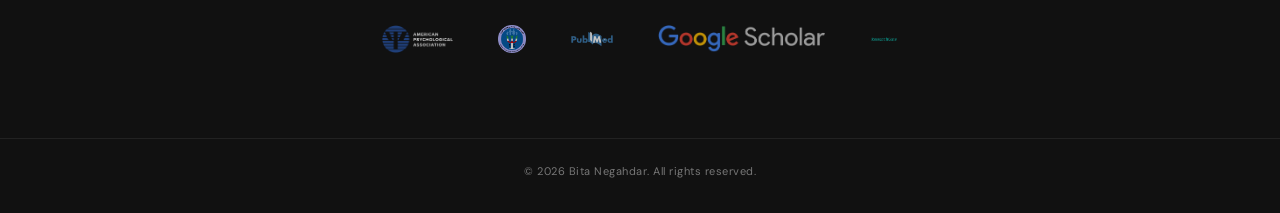
==== commit 6a9f1e33: "Update index.html" ====
--- a/index.html
+++ b/index.html
@@ -45,7 +45,6 @@
     display:block;
     max-width:100%;
 }
-
 
 
 /* =====================================================
@@ -99,7 +98,6 @@
 }
 
 
-
 /* =====================================================
    HERO
 ===================================================== */
@@ -114,7 +112,6 @@
 }
 
 
-
 /* =====================================================
    PINK AREA
 ===================================================== */
@@ -129,7 +126,6 @@
 }
 
 
-
 /* =====================================================
    FULL HERO BACKGROUND IMAGE - DESKTOP
 ===================================================== */
@@ -148,7 +144,6 @@
 }
 
 
-
 /* =====================================================
    PINK OVERLAY
 ===================================================== */
@@ -162,7 +157,6 @@
 
     z-index:1;
 }
-
 
 
 /* =====================================================
@@ -180,7 +174,6 @@
 }
 
 
-
 /* =====================================================
    HERO NAME
 ===================================================== */
@@ -188,7 +181,6 @@
 .hero-name{
     display:none;
 }
-
 
 
 /* =====================================================
@@ -214,7 +206,6 @@
 }
 
 
-
 /* =====================================================
    INDIVIDUAL NAVIGATION ITEM
 ===================================================== */
@@ -237,7 +228,6 @@
 }
 
 
-
 /* =====================================================
    CUSTOM PNG CIRCLE
 ===================================================== */
@@ -265,7 +255,6 @@
 
     display:block;
 }
-
 
 
 /* =====================================================
@@ -281,7 +270,6 @@
 }
 
 
-
 /* =====================================================
    TEXT UNDER EACH CIRCLE
 ===================================================== */
@@ -296,7 +284,6 @@
     font-weight:300;
     color:#F0F2FA;
 }
-
 
 
 /* =====================================================
@@ -327,7 +314,6 @@
 }
 
 
-
 /* =====================================================
    RIGHT PHOTO - DESKTOP ONLY
 ===================================================== */
@@ -345,7 +331,6 @@
     object-fit:cover;
     object-position:center;
 }
-
 
 
 /* =====================================================
@@ -384,7 +369,6 @@
     line-height:1.8;
     color:#666666;
 }
-
 
 
 /* =====================================================
@@ -430,8 +414,6 @@
     direction:ltr;
     text-align:right;
 }
-
-
 
 .writing-grid{
     display:grid;
@@ -478,7 +460,6 @@
 }
 
 
-
 /* =====================================================
    RESEARCH LIBRARY
 ===================================================== */
@@ -583,7 +564,6 @@
 }
 
 
-
 /* =====================================================
    ART & PSYCHOLOGY
 ===================================================== */
@@ -634,7 +614,6 @@
     line-height:1.9;
     color:#555555;
 }
-
 
 
 /* =====================================================
@@ -660,7 +639,6 @@
 }
 
 
-
 /* =====================================================
    CONTACT
 ===================================================== */
@@ -694,7 +672,6 @@
 }
 
 
-
 /* =====================================================
    CONTACT ICONS
 ===================================================== */
@@ -739,7 +716,6 @@
     opacity:1;
     transform:scale(1.08);
 }
-
 
 
 /* =====================================================
@@ -770,7 +746,6 @@
 }
 
 
-
 /* =====================================================
    FOOTER
 ===================================================== */
@@ -789,7 +764,6 @@
 }
 
 
-
 /* =====================================================
    RESPONSIVE
 ===================================================== */
@@ -827,7 +801,6 @@
     }
 
 }
-
 
 
 @media(max-width:760px){
@@ -846,7 +819,6 @@
         flex-wrap:wrap;
         gap:15px 20px;
     }
-
 
 
     /* =================================================
@@ -863,8 +835,6 @@
         overflow:hidden;
     }
 
-
-
     .hero-blue{
         width:100%;
 
@@ -883,7 +853,6 @@
         position:relative;
         overflow:hidden;
     }
-
 
 
     /* =================================================
@@ -908,8 +877,6 @@
         z-index:0;
     }
 
-
-
     .hero-blue::after{
         content:"";
         position:absolute;
@@ -921,7 +888,6 @@
     }
 
 
-
     /* =================================================
        DESKTOP PHOTO HIDDEN ON MOBILE
     ================================================= */
@@ -930,19 +896,14 @@
         display:none;
     }
 
-
-
     .hero-eyebrow{
         position:relative;
         z-index:4;
     }
 
-
-
     .hero-name{
         display:none;
     }
-
 
 
     /* =================================================
@@ -954,7 +915,9 @@
 
         left:50%;
         right:auto;
-        top:54%;
+
+        /* 5% پایین‌تر از موقعیت قبلی */
+        top:59%;
 
         gap:20px;
 
@@ -962,21 +925,15 @@
 
         z-index:5;
     }
-
-
 
     .hero-circle-link{
         width:115px;
     }
-
-
 
     .hero-circle{
         width:97px;
         height:97px;
     }
-
-
 
     .hero-circle-text{
         width:115px;
@@ -984,19 +941,13 @@
         line-height:1.6;
     }
 
-
-
     .hero-circle-title{
         font-size:11px;
     }
 
-
-
     .hero-slide-info{
         bottom:25px;
     }
-
-
 
     .section{
         padding:65px 6%;
@@ -1068,7 +1019,6 @@
 }
 
 
-
 @media(max-width:480px){
 
     .logo{
@@ -1078,8 +1028,6 @@
     nav a{
         font-size:11px;
     }
-
-
 
     /*
        نکته مهم:
@@ -1093,39 +1041,28 @@
         min-height:0;
     }
 
-
-
     .hero-name{
         display:none;
     }
 
-
-
     .hero-navigation{
-        top:54%;
+        /* 7% پایین‌تر از موقعیت قبلی */
+        top:61%;
         gap:12px;
     }
-
-
 
     .hero-circle-link{
         width:100px;
     }
-
-
 
     .hero-circle{
         width:84px;
         height:84px;
     }
 
-
-
     .hero-circle-title{
         font-size:9px;
     }
-
-
 
     .hero-circle-text{
         width:100px;
@@ -1133,8 +1070,6 @@
         line-height:1.55;
     }
 
-
-
     .writing-heading-fa{
         font-size:17px;
     }
@@ -1151,35 +1086,25 @@
         font-size:8.5px;
     }
 
-
-
     .writing-grid{
         grid-template-columns:1fr;
     }
-
-
 
     .contact-links{
         justify-content:flex-start;
         gap:20px;
     }
 
-
-
     .contact-icon{
         width:38px;
         height:38px;
     }
 
-
-
     .contact-icon img{
         width:26px;
         height:26px;
     }
 
-
-
     .professional-links{
         gap:25px;
     }
@@ -1191,6 +1116,7 @@
 </head>
 
 <body>
+
 
 <!-- =====================================================
      HEADER
@@ -1225,7 +1151,6 @@
 </header>
 
 
-
 <!-- =====================================================
      HERO
 ===================================================== -->
@@ -1237,7 +1162,6 @@
     <div class="hero-eyebrow">
         Psychology · Visual Culture
     </div>
-
 
 
     <div class="hero-navigation">
@@ -1263,7 +1187,6 @@
         </a>
 
 
-
         <a
             href="#contact"
             class="hero-circle-link"
@@ -1289,7 +1212,6 @@
         </a>
 
 
-
         <a
             href="writing-4.html"
             class="hero-circle-link"
@@ -1317,7 +1239,6 @@
     </div>
 
 
-
     <div class="hero-slide-info">
 
         <div class="hero-slide-line"></div>
@@ -1329,7 +1250,6 @@
     </div>
 
 </div>
-
 
 
 <div class="hero-photo">
@@ -1344,7 +1264,6 @@
 </section>
 
 
-
 <!-- =====================================================
      LATEST WRITING
 ===================================================== -->
@@ -1370,7 +1289,6 @@
     </div>
 
 </div>
-
 
 
 <div class="writing-grid">
@@ -1393,7 +1311,6 @@
     </a>
 
 
-
     <a href="writing-2.html" class="writing-card">
 
         <img
@@ -1412,7 +1329,6 @@
     </a>
 
 
-
     <a href="writing-3.html" class="writing-card">
 
         <img
@@ -1431,7 +1347,6 @@
     </a>
 
 
-
     <a href="writing-4.html" class="writing-card">
 
         <img
@@ -1449,10 +1364,31 @@
 
     </a>
 
+
+    <!-- =================================================
+         WRITING 5
+    ================================================= -->
+
+    <a href="writing-5.html" class="writing-card">
+
+        <img
+            src="images/cover post5.png"
+            alt="Writing 5"
+        >
+
+        <div class="writing-card-overlay">
+
+            <div class="writing-card-title">
+                An Occupation of Loss
+            </div>
+
+        </div>
+
+    </a>
+
 </div>
 
 </section>
-
 
 
 <!-- =====================================================
@@ -1481,7 +1417,6 @@
 </div>
 
 
-
 <div class="research-grid">
 
     <a
@@ -1517,7 +1452,6 @@
     </a>
 
 
-
     <a
         href="research.html#art-image"
         class="research-card"
@@ -1551,7 +1485,6 @@
     </a>
 
 
-
     <a
         href="research.html#body-image"
         class="research-card"
@@ -1589,7 +1522,6 @@
 </section>
 
 
-
 <!-- =====================================================
      ART & PSYCHOLOGY
 ===================================================== -->
@@ -1609,7 +1541,6 @@
         >
 
     </div>
-
 
 
     <div class="art-content">
@@ -1641,7 +1572,6 @@
 </section>
 
 
-
 <!-- =====================================================
      CONTACT
 ===================================================== -->
@@ -1668,7 +1598,6 @@
         </p>
 
     </div>
-
 
 
     <div class="contact-links">
@@ -1685,7 +1614,6 @@
             >
 
         </a>
-
 
 
         <a
@@ -1704,7 +1632,6 @@
         </a>
 
 
-
         <a
             href="https://www.linkedin.com/in/bita-negahdar"
             target="_blank"
@@ -1721,7 +1648,6 @@
         </a>
 
 
-
         <a
             href="tel:+989119382619"
             class="contact-icon"
@@ -1740,7 +1666,6 @@
 </div>
 
 
-
 <div class="professional-links">
 
     <img
@@ -1773,7 +1698,6 @@
 </section>
 
 
-
 <!-- =====================================================
      FOOTER
 ===================================================== -->
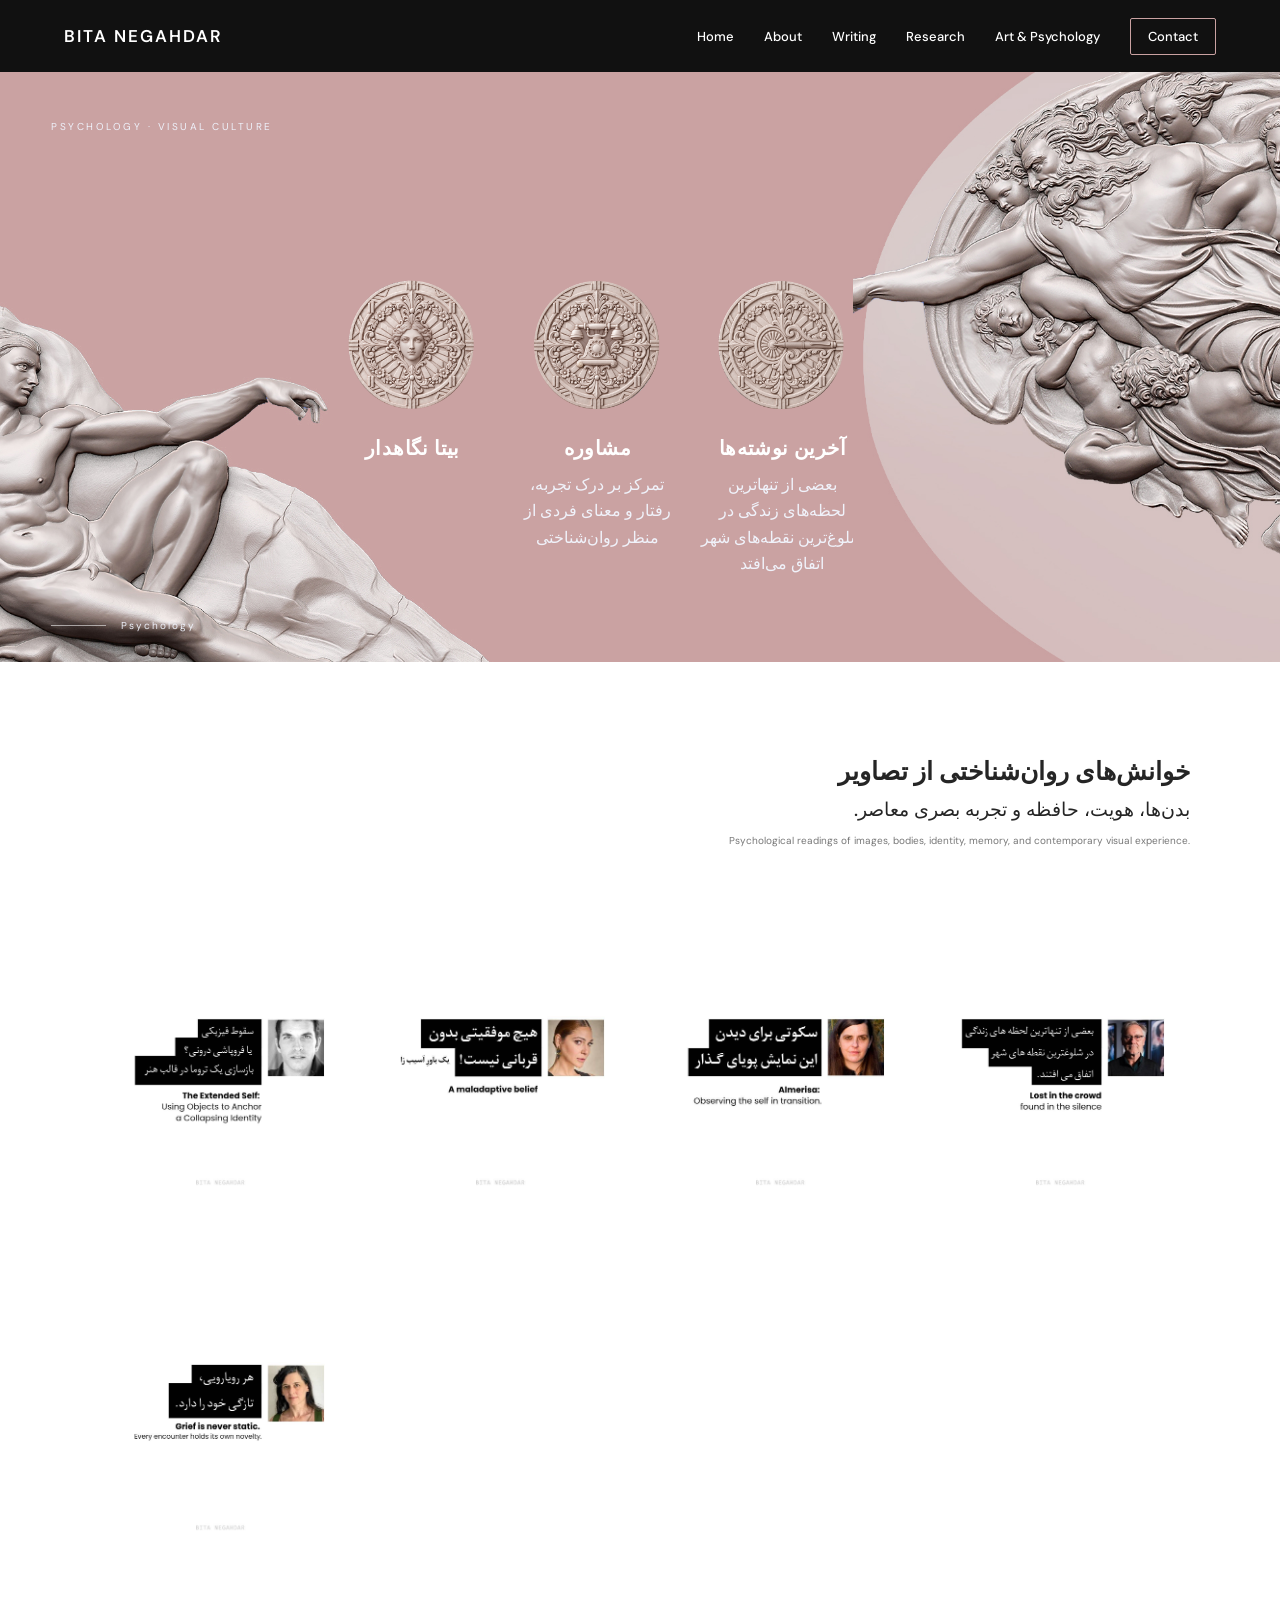
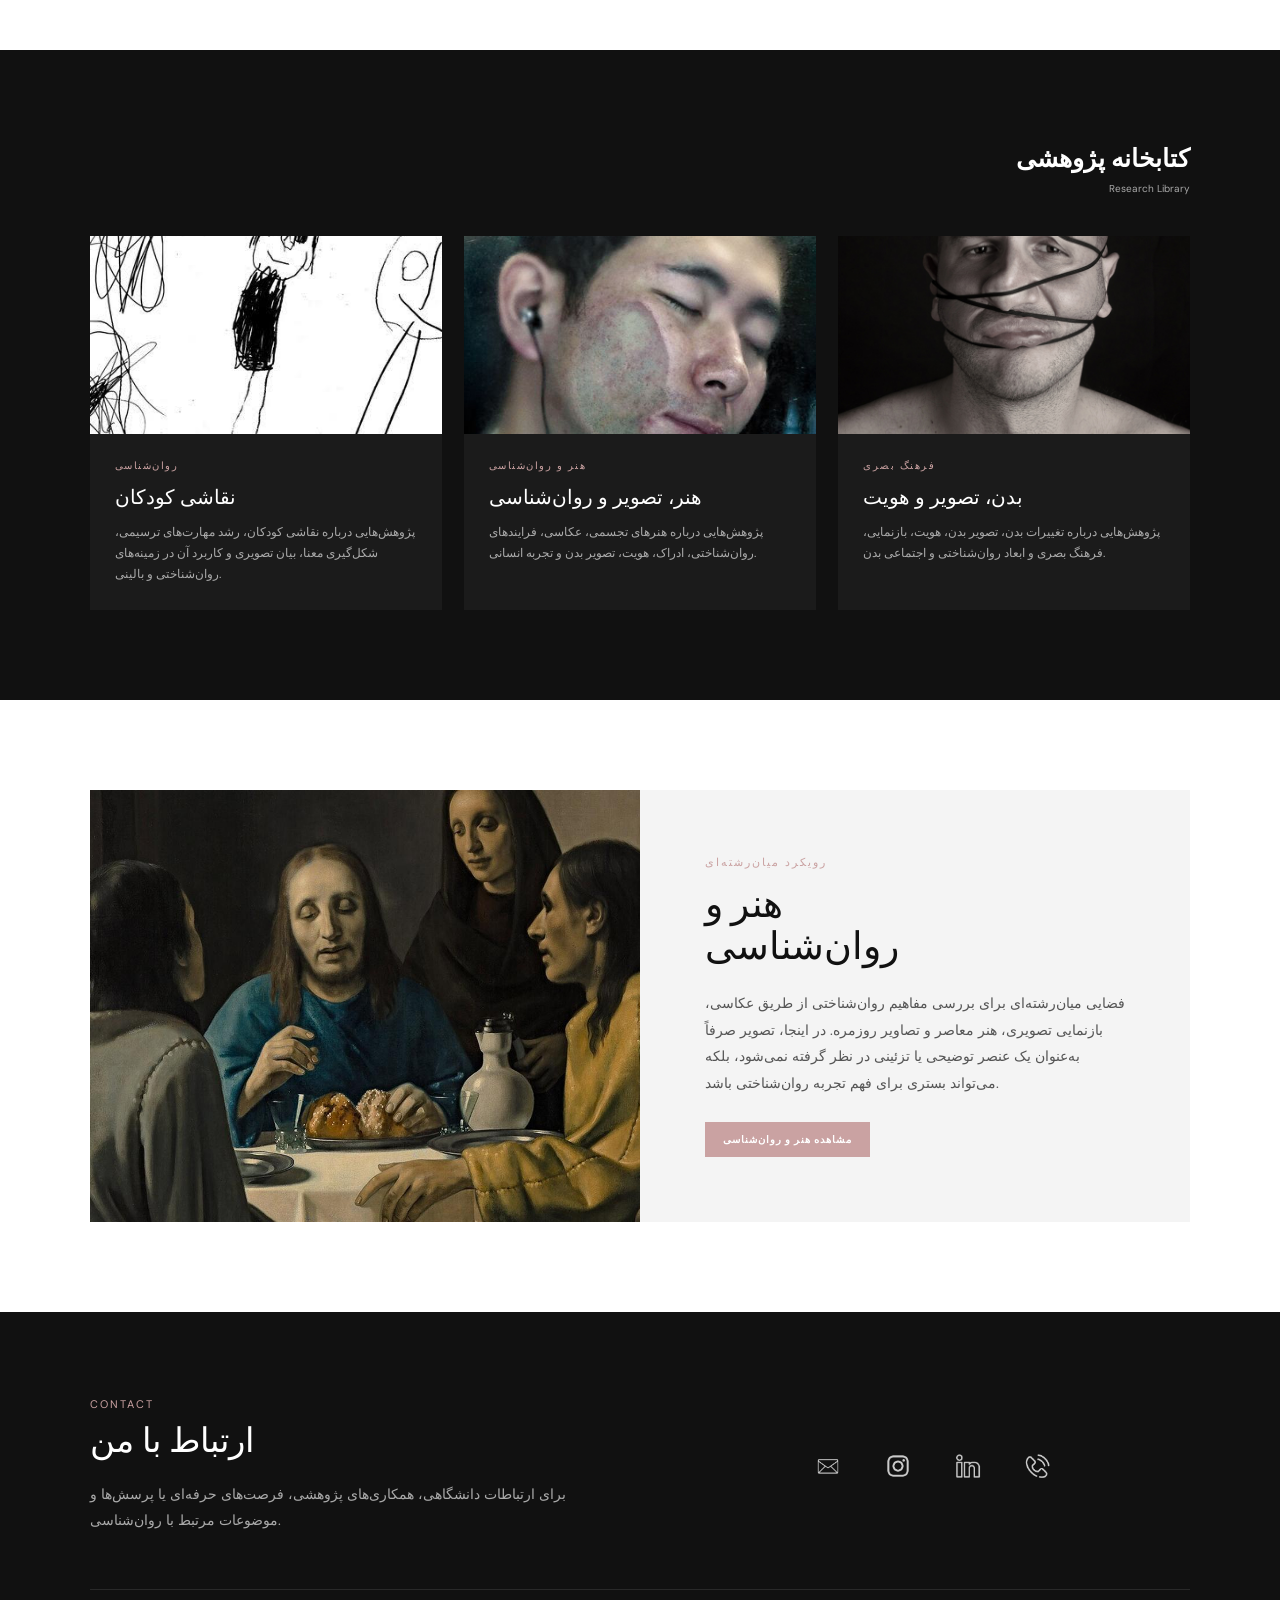
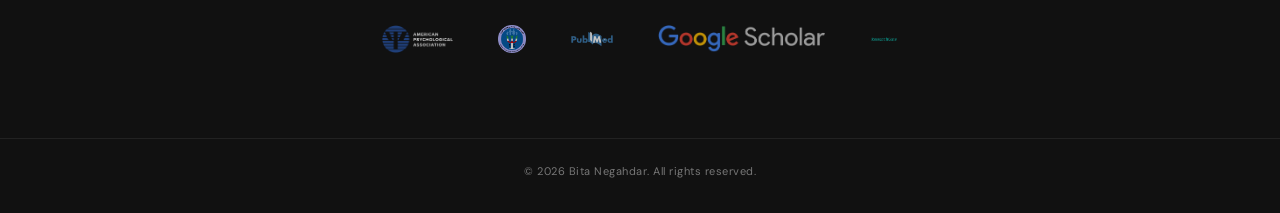
==== commit 627703ff: "Update index.html" ====
--- a/index.html
+++ b/index.html
@@ -439,17 +439,40 @@
     transform:scale(1.04);
 }
 
+
+/* =====================================================
+   WRITING CARD PINK HOVER
+===================================================== */
+
 .writing-card-overlay{
     position:absolute;
     inset:0;
+
     display:flex;
     align-items:flex-end;
+
     padding:22px;
+
+    /*
+       حذف کامل گرادینت مشکی
+       و جایگزینی با صورتی
+       که از بالا شروع می‌شود.
+    */
     background:linear-gradient(
-        to top,
-        rgba(0,0,0,0.75),
-        rgba(0,0,0,0.02) 70%
+        to bottom,
+        rgba(202,162,162,0.92) 0%,
+        rgba(202,162,162,0.72) 45%,
+        rgba(202,162,162,0.35) 75%,
+        rgba(202,162,162,0.05) 100%
     );
+
+    opacity:0;
+
+    transition:opacity 0.35s ease;
+}
+
+.writing-card:hover .writing-card-overlay{
+    opacity:1;
 }
 
 .writing-card-title{
@@ -838,10 +861,6 @@
     .hero-blue{
         width:100%;
 
-        /*
-           ارتفاع دقیق تصویر موبایل:
-           1080 × 1818
-        */
         height:calc(100vw * 1818 / 1080);
 
         min-height:0;
@@ -866,10 +885,6 @@
 
         background-image:url("images/hero-background2.jpg");
 
-        /*
-           تصویر دقیقاً کل فضای Hero را پر می‌کند
-           و نوار مشکی پایین باقی نمی‌ماند.
-        */
         background-size:100% 100%;
         background-position:center center;
         background-repeat:no-repeat;
@@ -916,7 +931,6 @@
         left:50%;
         right:auto;
 
-        /* 5% پایین‌تر از موقعیت قبلی */
         top:59%;
 
         gap:20px;
@@ -1029,13 +1043,6 @@
         font-size:11px;
     }
 
-    /*
-       نکته مهم:
-       دیگر aspect-ratio برای Hero موبایل تعریف نمی‌شود.
-       ارتفاع اصلی در max-width:760px تعیین شده
-       و در تمام موبایل‌ها حفظ می‌شود.
-    */
-
     .hero-blue{
         height:calc(100vw * 1818 / 1080);
         min-height:0;
@@ -1046,7 +1053,6 @@
     }
 
     .hero-navigation{
-        /* 7% پایین‌تر از موقعیت قبلی */
         top:61%;
         gap:12px;
     }
